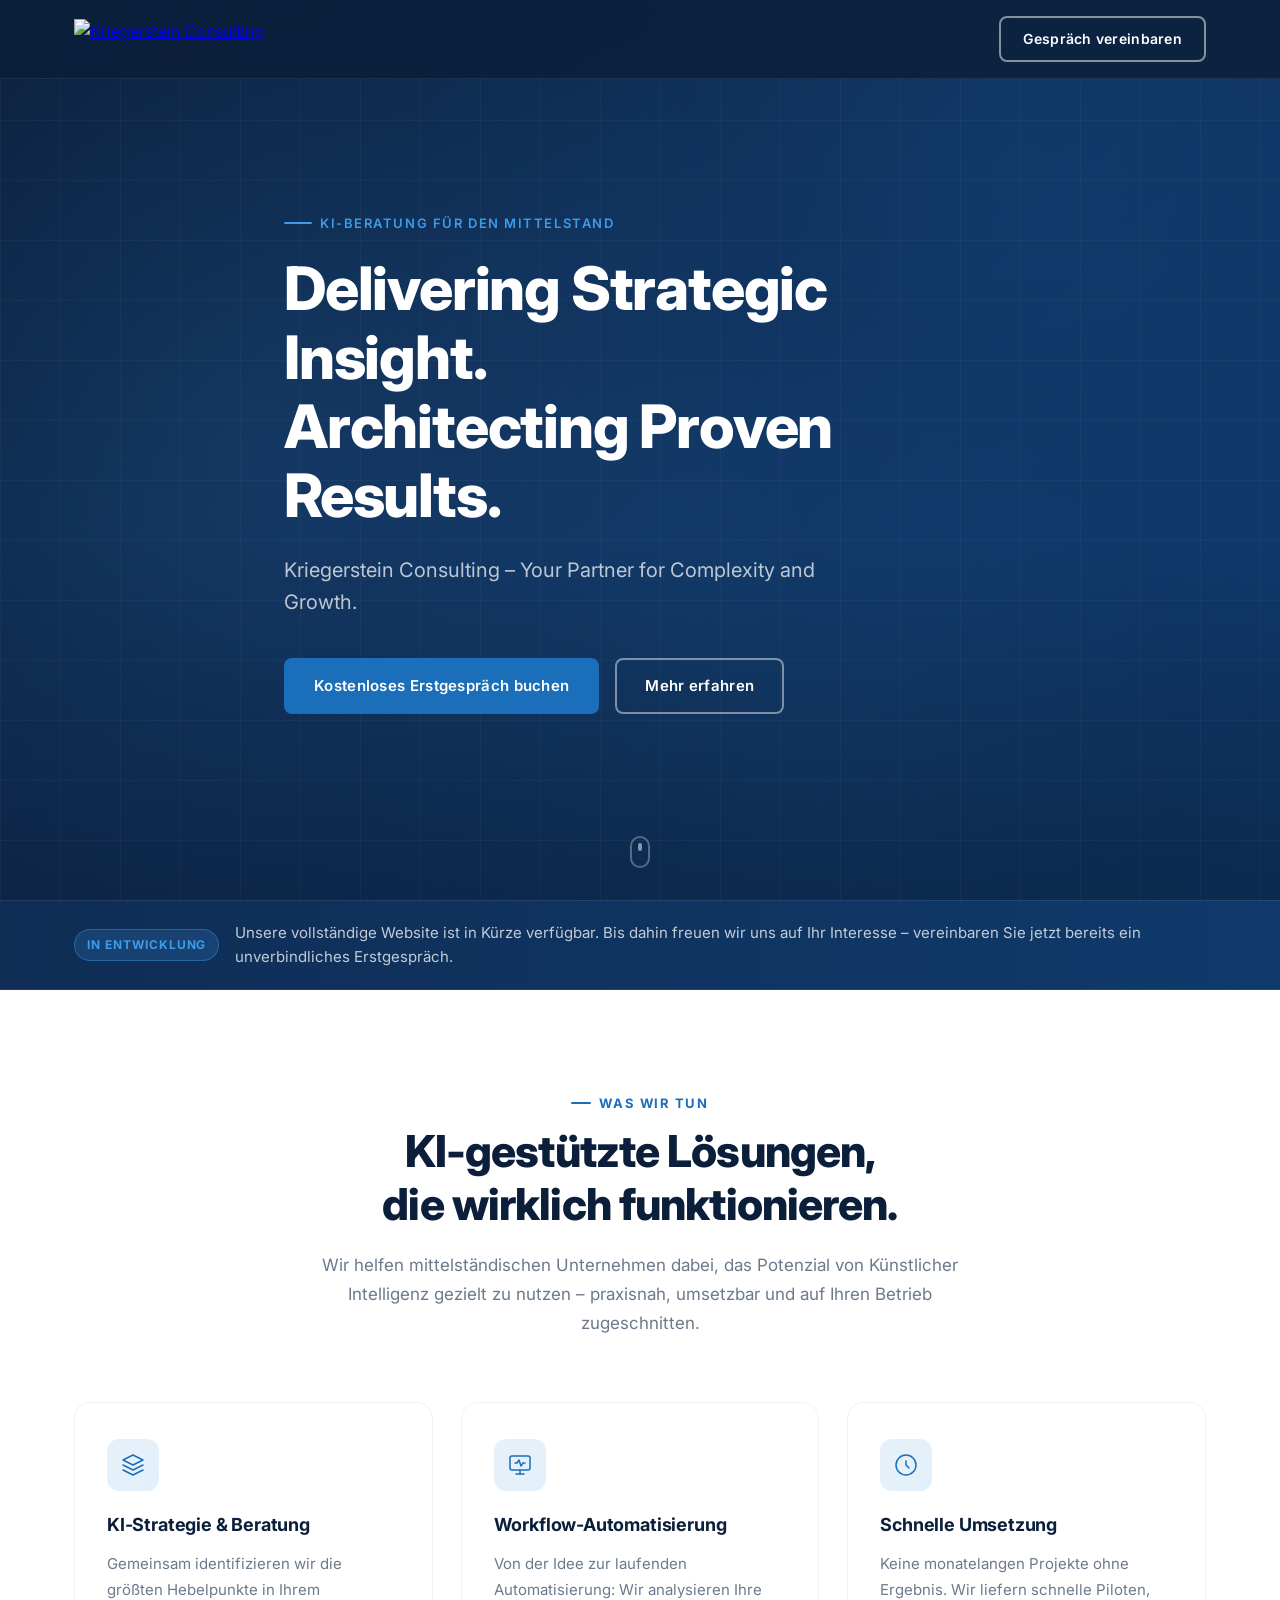
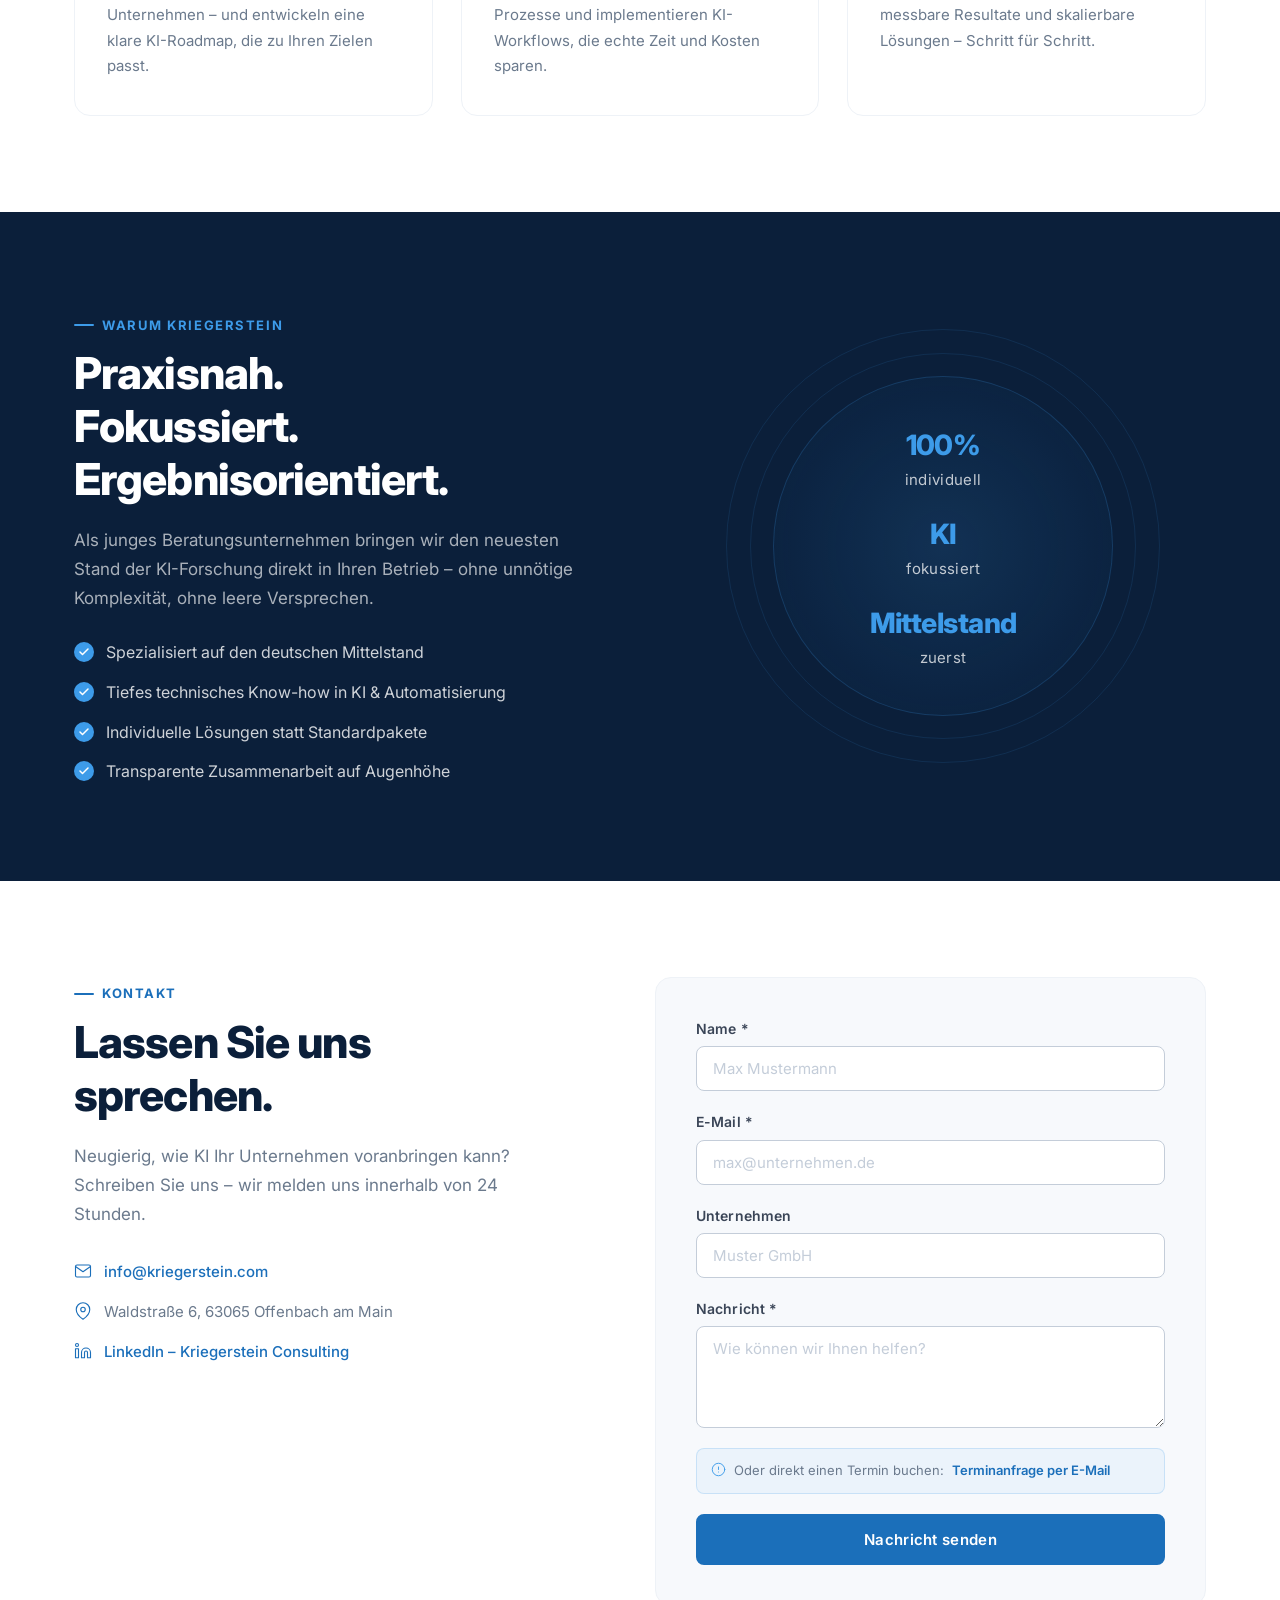
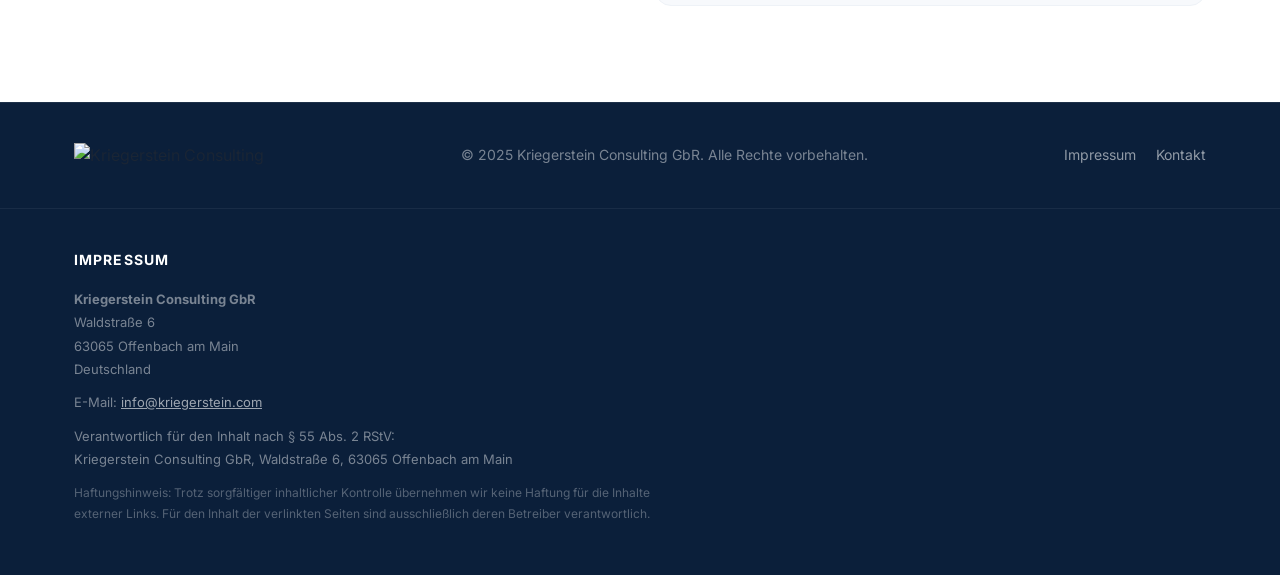
==== index.html @ 5c211b82 "Initial website launch – Kriegerstein Consulting Professional one-page website with hero, coming soo" ====
<!DOCTYPE html>
<html lang="de">
<head>
  <meta charset="UTF-8" />
  <meta name="viewport" content="width=device-width, initial-scale=1.0" />
  <title>Kriegerstein Consulting – Your Partner for Complexity and Growth</title>
  <meta name="description" content="Kriegerstein Consulting – KI-Automatisierung und strategische Beratung für den Mittelstand." />
  <link rel="preconnect" href="https://fonts.googleapis.com" />
  <link rel="preconnect" href="https://fonts.gstatic.com" crossorigin />
  <link href="https://fonts.googleapis.com/css2?family=Inter:wght@300;400;500;600;700;800&display=swap" rel="stylesheet" />
  <link rel="stylesheet" href="styles.css" />
</head>
<body>

  <!-- NAV -->
  <nav class="nav">
    <div class="nav-inner">
      <a href="#" class="nav-logo">
        <img src="logo-white.png" alt="Kriegerstein Consulting" height="40" />
      </a>
      <a href="#contact" class="btn btn-outline-light nav-cta">Gespräch vereinbaren</a>
    </div>
  </nav>

  <!-- HERO -->
  <section class="hero">
    <div class="hero-overlay"></div>
    <div class="container hero-content">
      <p class="hero-eyebrow">KI-Beratung für den Mittelstand</p>
      <h1 class="hero-headline">
        Delivering Strategic Insight.<br />
        Architecting Proven Results.
      </h1>
      <p class="hero-sub">
        Kriegerstein Consulting – Your Partner for Complexity and Growth.
      </p>
      <div class="hero-actions">
        <a href="#contact" class="btn btn-primary">Kostenloses Erstgespräch buchen</a>
        <a href="#about" class="btn btn-ghost">Mehr erfahren</a>
      </div>
    </div>
    <div class="hero-scroll-hint" aria-hidden="true">
      <span></span>
    </div>
  </section>

  <!-- COMING SOON BANNER -->
  <section class="coming-soon">
    <div class="container coming-soon-inner">
      <span class="badge">In Entwicklung</span>
      <p>
        Unsere vollständige Website ist in Kürze verfügbar. Bis dahin freuen wir uns auf Ihr Interesse –
        vereinbaren Sie jetzt bereits ein unverbindliches Erstgespräch.
      </p>
    </div>
  </section>

  <!-- ABOUT / VALUE PROP -->
  <section class="section" id="about">
    <div class="container">
      <div class="section-header">
        <p class="section-eyebrow">Was wir tun</p>
        <h2 class="section-title">KI-gestützte Lösungen,<br />die wirklich funktionieren.</h2>
        <p class="section-desc">
          Wir helfen mittelständischen Unternehmen dabei, das Potenzial von Künstlicher Intelligenz
          gezielt zu nutzen – praxisnah, umsetzbar und auf Ihren Betrieb zugeschnitten.
        </p>
      </div>

      <div class="cards">
        <div class="card">
          <div class="card-icon">
            <svg xmlns="http://www.w3.org/2000/svg" viewBox="0 0 24 24" fill="none" stroke="currentColor" stroke-width="1.5" stroke-linecap="round" stroke-linejoin="round"><path d="M12 2L2 7l10 5 10-5-10-5z"/><path d="M2 17l10 5 10-5"/><path d="M2 12l10 5 10-5"/></svg>
          </div>
          <h3>KI-Strategie &amp; Beratung</h3>
          <p>
            Gemeinsam identifizieren wir die größten Hebelpunkte in Ihrem Unternehmen –
            und entwickeln eine klare KI-Roadmap, die zu Ihren Zielen passt.
          </p>
        </div>
        <div class="card">
          <div class="card-icon">
            <svg xmlns="http://www.w3.org/2000/svg" viewBox="0 0 24 24" fill="none" stroke="currentColor" stroke-width="1.5" stroke-linecap="round" stroke-linejoin="round"><rect x="2" y="3" width="20" height="14" rx="2"/><path d="M8 21h8"/><path d="M12 17v4"/><path d="M7 10h2l2-3 2 6 2-3h2"/></svg>
          </div>
          <h3>Workflow-Automatisierung</h3>
          <p>
            Von der Idee zur laufenden Automatisierung: Wir analysieren Ihre Prozesse
            und implementieren KI-Workflows, die echte Zeit und Kosten sparen.
          </p>
        </div>
        <div class="card">
          <div class="card-icon">
            <svg xmlns="http://www.w3.org/2000/svg" viewBox="0 0 24 24" fill="none" stroke="currentColor" stroke-width="1.5" stroke-linecap="round" stroke-linejoin="round"><circle cx="12" cy="12" r="10"/><path d="M12 8v4l3 3"/></svg>
          </div>
          <h3>Schnelle Umsetzung</h3>
          <p>
            Keine monatelangen Projekte ohne Ergebnis. Wir liefern schnelle Piloten,
            messbare Resultate und skalierbare Lösungen – Schritt für Schritt.
          </p>
        </div>
      </div>
    </div>
  </section>

  <!-- WHY US -->
  <section class="section section-dark" id="why">
    <div class="container">
      <div class="why-grid">
        <div class="why-text">
          <p class="section-eyebrow light">Warum Kriegerstein</p>
          <h2 class="section-title light">Praxisnah.<br />Fokussiert.<br />Ergebnisorientiert.</h2>
          <p class="section-desc light">
            Als junges Beratungsunternehmen bringen wir den neuesten Stand der KI-Forschung
            direkt in Ihren Betrieb – ohne unnötige Komplexität, ohne leere Versprechen.
          </p>
          <ul class="check-list">
            <li>Spezialisiert auf den deutschen Mittelstand</li>
            <li>Tiefes technisches Know-how in KI &amp; Automatisierung</li>
            <li>Individuelle Lösungen statt Standardpakete</li>
            <li>Transparente Zusammenarbeit auf Augenhöhe</li>
          </ul>
        </div>
        <div class="why-visual" aria-hidden="true">
          <div class="why-blob">
            <span class="why-stat"><strong>100%</strong> individuell</span>
            <span class="why-stat"><strong>KI</strong> fokussiert</span>
            <span class="why-stat"><strong>Mittelstand</strong> zuerst</span>
          </div>
        </div>
      </div>
    </div>
  </section>

  <!-- CONTACT -->
  <section class="section" id="contact">
    <div class="container">
      <div class="contact-grid">
        <div class="contact-text">
          <p class="section-eyebrow">Kontakt</p>
          <h2 class="section-title">Lassen Sie uns sprechen.</h2>
          <p class="section-desc">
            Neugierig, wie KI Ihr Unternehmen voranbringen kann?
            Schreiben Sie uns – wir melden uns innerhalb von 24 Stunden.
          </p>
          <div class="contact-details">
            <div class="contact-detail">
              <svg xmlns="http://www.w3.org/2000/svg" viewBox="0 0 24 24" fill="none" stroke="currentColor" stroke-width="1.5" stroke-linecap="round" stroke-linejoin="round"><path d="M4 4h16c1.1 0 2 .9 2 2v12c0 1.1-.9 2-2 2H4c-1.1 0-2-.9-2-2V6c0-1.1.9-2 2-2z"/><polyline points="22,6 12,13 2,6"/></svg>
              <a href="mailto:info@kriegerstein.com">info@kriegerstein.com</a>
            </div>
            <div class="contact-detail">
              <svg xmlns="http://www.w3.org/2000/svg" viewBox="0 0 24 24" fill="none" stroke="currentColor" stroke-width="1.5" stroke-linecap="round" stroke-linejoin="round"><path d="M21 10c0 7-9 13-9 13s-9-6-9-13a9 9 0 0 1 18 0z"/><circle cx="12" cy="10" r="3"/></svg>
              <span>Waldstraße 6, 63065 Offenbach am Main</span>
            </div>
            <div class="contact-detail">
              <svg xmlns="http://www.w3.org/2000/svg" viewBox="0 0 24 24" fill="none" stroke="currentColor" stroke-width="1.5" stroke-linecap="round" stroke-linejoin="round"><path d="M16 8a6 6 0 0 1 6 6v7h-4v-7a2 2 0 0 0-2-2 2 2 0 0 0-2 2v7h-4v-7a6 6 0 0 1 6-6z"/><rect x="2" y="9" width="4" height="12"/><circle cx="4" cy="4" r="2"/></svg>
              <a href="https://www.linkedin.com/company/kriegerstein-consulting" target="_blank" rel="noopener">LinkedIn – Kriegerstein Consulting</a>
            </div>
          </div>
        </div>

        <div class="contact-form-wrap">
          <form class="contact-form" action="mailto:info@kriegerstein.com" method="GET" enctype="text/plain">
            <div class="form-group">
              <label for="name">Name *</label>
              <input type="text" id="name" name="name" placeholder="Max Mustermann" required />
            </div>
            <div class="form-group">
              <label for="email">E-Mail *</label>
              <input type="email" id="email" name="email" placeholder="max@unternehmen.de" required />
            </div>
            <div class="form-group">
              <label for="company">Unternehmen</label>
              <input type="text" id="company" name="company" placeholder="Muster GmbH" />
            </div>
            <div class="form-group">
              <label for="message">Nachricht *</label>
              <textarea id="message" name="body" rows="4" placeholder="Wie können wir Ihnen helfen?" required></textarea>
            </div>
            <div class="form-note">
              <svg xmlns="http://www.w3.org/2000/svg" viewBox="0 0 24 24" fill="none" stroke="currentColor" stroke-width="1.5" stroke-linecap="round" stroke-linejoin="round"><circle cx="12" cy="12" r="10"/><path d="M12 8v4"/><path d="M12 16h.01"/></svg>
              Oder direkt einen Termin buchen:
              <a href="mailto:info@kriegerstein.com?subject=Terminanfrage%20Erstgespräch">Terminanfrage per E-Mail</a>
              <!-- Kalender-Integration folgt in Kürze -->
            </div>
            <button type="submit" class="btn btn-primary btn-full">Nachricht senden</button>
          </form>
        </div>
      </div>
    </div>
  </section>

  <!-- FOOTER -->
  <footer class="footer">
    <div class="container footer-inner">
      <div class="footer-logo">
        <img src="logo-white.png" alt="Kriegerstein Consulting" height="32" />
      </div>
      <p class="footer-copy">© 2025 Kriegerstein Consulting GbR. Alle Rechte vorbehalten.</p>
      <div class="footer-links">
        <a href="#impressum">Impressum</a>
        <a href="mailto:info@kriegerstein.com">Kontakt</a>
      </div>
    </div>

    <!-- IMPRESSUM -->
    <div class="impressum" id="impressum">
      <div class="container">
        <h4>Impressum</h4>
        <p>
          <strong>Kriegerstein Consulting GbR</strong><br />
          Waldstraße 6<br />
          63065 Offenbach am Main<br />
          Deutschland
        </p>
        <p>
          E-Mail: <a href="mailto:info@kriegerstein.com">info@kriegerstein.com</a>
        </p>
        <p>
          Verantwortlich für den Inhalt nach § 55 Abs. 2 RStV:<br />
          Kriegerstein Consulting GbR, Waldstraße 6, 63065 Offenbach am Main
        </p>
        <p class="impressum-note">
          Haftungshinweis: Trotz sorgfältiger inhaltlicher Kontrolle übernehmen wir keine Haftung
          für die Inhalte externer Links. Für den Inhalt der verlinkten Seiten sind ausschließlich
          deren Betreiber verantwortlich.
        </p>
      </div>
    </div>
  </footer>

  <script>
    // Smooth scroll
    document.querySelectorAll('a[href^="#"]').forEach(anchor => {
      anchor.addEventListener('click', function(e) {
        const target = document.querySelector(this.getAttribute('href'));
        if (target) {
          e.preventDefault();
          target.scrollIntoView({ behavior: 'smooth', block: 'start' });
        }
      });
    });

    // Fade-in on scroll
    const observer = new IntersectionObserver(entries => {
      entries.forEach(entry => {
        if (entry.isIntersecting) {
          entry.target.classList.add('visible');
          observer.unobserve(entry.target);
        }
      });
    }, { threshold: 0.1 });

    document.querySelectorAll('.card, .why-grid, .contact-grid').forEach(el => {
      el.classList.add('fade-in');
      observer.observe(el);
    });
  </script>
</body>
</html>
---- styles.css ----
/* ============================================================
   KRIEGERSTEIN CONSULTING – Main Stylesheet
   Colors: Navy #0B1F3A | Blue #1B6FBA | Accent #3D9BE9
   ============================================================ */

*, *::before, *::after {
  box-sizing: border-box;
  margin: 0;
  padding: 0;
}

:root {
  --navy:      #0B1F3A;
  --navy-mid:  #0F2D55;
  --blue:      #1B6FBA;
  --blue-mid:  #2980C9;
  --accent:    #3D9BE9;
  --white:     #FFFFFF;
  --gray-50:   #F7F9FC;
  --gray-100:  #EEF2F7;
  --gray-300:  #C4CDD9;
  --gray-500:  #6B7A8D;
  --gray-700:  #3A4557;
  --text:      #1A2535;
  --radius:    8px;
  --radius-lg: 16px;
  --shadow:    0 4px 24px rgba(11,31,58,0.10);
  --shadow-lg: 0 12px 48px rgba(11,31,58,0.18);
  --transition: 0.25s ease;
  --max-width: 1180px;
}

html {
  scroll-behavior: smooth;
  font-size: 16px;
}

body {
  font-family: 'Inter', system-ui, -apple-system, sans-serif;
  color: var(--text);
  background: var(--white);
  line-height: 1.6;
  -webkit-font-smoothing: antialiased;
}

/* ---- UTILITIES ---- */
.container {
  max-width: var(--max-width);
  margin: 0 auto;
  padding: 0 24px;
}

.btn {
  display: inline-flex;
  align-items: center;
  justify-content: center;
  gap: 8px;
  padding: 14px 28px;
  border-radius: var(--radius);
  font-family: inherit;
  font-size: 0.9375rem;
  font-weight: 600;
  letter-spacing: 0.02em;
  text-decoration: none;
  cursor: pointer;
  border: 2px solid transparent;
  transition: all var(--transition);
  white-space: nowrap;
}

.btn-primary {
  background: var(--blue);
  color: var(--white);
  border-color: var(--blue);
}
.btn-primary:hover {
  background: var(--blue-mid);
  border-color: var(--blue-mid);
  transform: translateY(-1px);
  box-shadow: 0 6px 20px rgba(27,111,186,0.35);
}

.btn-ghost {
  background: transparent;
  color: var(--white);
  border-color: rgba(255,255,255,0.45);
}
.btn-ghost:hover {
  background: rgba(255,255,255,0.1);
  border-color: rgba(255,255,255,0.8);
}

.btn-outline-light {
  background: transparent;
  color: var(--white);
  border-color: rgba(255,255,255,0.5);
  padding: 10px 22px;
  font-size: 0.875rem;
}
.btn-outline-light:hover {
  background: rgba(255,255,255,0.12);
  border-color: var(--white);
}

.btn-full { width: 100%; }

/* ---- NAV ---- */
.nav {
  position: fixed;
  top: 0;
  left: 0;
  right: 0;
  z-index: 100;
  padding: 16px 0;
  background: rgba(11,31,58,0.85);
  backdrop-filter: blur(12px);
  -webkit-backdrop-filter: blur(12px);
  border-bottom: 1px solid rgba(255,255,255,0.08);
}

.nav-inner {
  max-width: var(--max-width);
  margin: 0 auto;
  padding: 0 24px;
  display: flex;
  align-items: center;
  justify-content: space-between;
}

.nav-logo img {
  display: block;
}

.nav-logo:focus-visible {
  outline: 2px solid var(--accent);
  outline-offset: 4px;
  border-radius: 4px;
}

/* ---- HERO ---- */
.hero {
  position: relative;
  min-height: 100vh;
  display: flex;
  align-items: center;
  background: linear-gradient(135deg, var(--navy) 0%, var(--navy-mid) 40%, #0E3A6E 100%);
  overflow: hidden;
}

/* Subtle geometric background pattern */
.hero::before {
  content: '';
  position: absolute;
  inset: 0;
  background-image:
    radial-gradient(circle at 20% 50%, rgba(61,155,233,0.12) 0%, transparent 50%),
    radial-gradient(circle at 80% 20%, rgba(27,111,186,0.15) 0%, transparent 50%),
    radial-gradient(circle at 60% 80%, rgba(61,155,233,0.08) 0%, transparent 40%);
  pointer-events: none;
}

/* Grid lines */
.hero::after {
  content: '';
  position: absolute;
  inset: 0;
  background-image:
    linear-gradient(rgba(255,255,255,0.03) 1px, transparent 1px),
    linear-gradient(90deg, rgba(255,255,255,0.03) 1px, transparent 1px);
  background-size: 60px 60px;
  pointer-events: none;
}

.hero-overlay {
  position: absolute;
  inset: 0;
  background: linear-gradient(to bottom, transparent 60%, rgba(11,31,58,0.6) 100%);
  pointer-events: none;
}

.hero-content {
  position: relative;
  z-index: 2;
  padding-top: 100px;
  padding-bottom: 80px;
  max-width: 760px;
}

.hero-eyebrow {
  display: inline-flex;
  align-items: center;
  gap: 8px;
  font-size: 0.8125rem;
  font-weight: 600;
  letter-spacing: 0.12em;
  text-transform: uppercase;
  color: var(--accent);
  margin-bottom: 20px;
}
.hero-eyebrow::before {
  content: '';
  display: block;
  width: 28px;
  height: 2px;
  background: var(--accent);
  border-radius: 2px;
}

.hero-headline {
  font-size: clamp(2.25rem, 5vw, 3.75rem);
  font-weight: 800;
  line-height: 1.15;
  color: var(--white);
  margin-bottom: 24px;
  letter-spacing: -0.02em;
}

.hero-sub {
  font-size: clamp(1rem, 2vw, 1.25rem);
  color: rgba(255,255,255,0.72);
  font-weight: 400;
  margin-bottom: 40px;
  max-width: 540px;
}

.hero-actions {
  display: flex;
  gap: 16px;
  flex-wrap: wrap;
}

.hero-scroll-hint {
  position: absolute;
  bottom: 32px;
  left: 50%;
  transform: translateX(-50%);
  z-index: 2;
}
.hero-scroll-hint span {
  display: block;
  width: 20px;
  height: 32px;
  border: 2px solid rgba(255,255,255,0.3);
  border-radius: 10px;
  position: relative;
}
.hero-scroll-hint span::after {
  content: '';
  position: absolute;
  top: 5px;
  left: 50%;
  transform: translateX(-50%);
  width: 4px;
  height: 8px;
  background: rgba(255,255,255,0.5);
  border-radius: 2px;
  animation: scroll-bounce 2s ease-in-out infinite;
}
@keyframes scroll-bounce {
  0%, 100% { transform: translateX(-50%) translateY(0); opacity: 1; }
  60% { transform: translateX(-50%) translateY(8px); opacity: 0.3; }
}

/* ---- COMING SOON ---- */
.coming-soon {
  background: linear-gradient(90deg, var(--navy-mid), #0F3A6B);
  border-top: 1px solid rgba(255,255,255,0.08);
  border-bottom: 1px solid rgba(255,255,255,0.08);
  padding: 20px 0;
}

.coming-soon-inner {
  display: flex;
  align-items: center;
  gap: 16px;
  flex-wrap: wrap;
}

.coming-soon-inner p {
  color: rgba(255,255,255,0.75);
  font-size: 0.9375rem;
  flex: 1;
  min-width: 240px;
}

.badge {
  display: inline-flex;
  align-items: center;
  padding: 5px 12px;
  background: rgba(61,155,233,0.18);
  border: 1px solid rgba(61,155,233,0.4);
  border-radius: 100px;
  font-size: 0.75rem;
  font-weight: 700;
  letter-spacing: 0.08em;
  text-transform: uppercase;
  color: var(--accent);
  white-space: nowrap;
}

/* ---- SECTIONS ---- */
.section {
  padding: 96px 0;
}

.section-dark {
  background: var(--navy);
}

.section-header {
  text-align: center;
  max-width: 640px;
  margin: 0 auto 64px;
}

.section-eyebrow {
  display: inline-flex;
  align-items: center;
  gap: 8px;
  font-size: 0.8125rem;
  font-weight: 700;
  letter-spacing: 0.12em;
  text-transform: uppercase;
  color: var(--blue);
  margin-bottom: 12px;
}
.section-eyebrow::before {
  content: '';
  display: block;
  width: 20px;
  height: 2px;
  background: var(--blue);
  border-radius: 2px;
}
.section-eyebrow.light {
  color: var(--accent);
}
.section-eyebrow.light::before {
  background: var(--accent);
}

.section-title {
  font-size: clamp(1.875rem, 4vw, 2.75rem);
  font-weight: 800;
  line-height: 1.2;
  color: var(--navy);
  letter-spacing: -0.02em;
  margin-bottom: 20px;
}
.section-title.light {
  color: var(--white);
}

.section-desc {
  font-size: 1.0625rem;
  color: var(--gray-500);
  line-height: 1.7;
}
.section-desc.light {
  color: rgba(255,255,255,0.65);
}

/* ---- CARDS ---- */
.cards {
  display: grid;
  grid-template-columns: repeat(auto-fit, minmax(300px, 1fr));
  gap: 28px;
}

.card {
  background: var(--white);
  border: 1px solid var(--gray-100);
  border-radius: var(--radius-lg);
  padding: 36px 32px;
  transition: transform var(--transition), box-shadow var(--transition), border-color var(--transition);
}
.card:hover {
  transform: translateY(-4px);
  box-shadow: var(--shadow-lg);
  border-color: rgba(27,111,186,0.2);
}

.card-icon {
  width: 52px;
  height: 52px;
  border-radius: 12px;
  background: linear-gradient(135deg, rgba(27,111,186,0.1), rgba(61,155,233,0.15));
  display: flex;
  align-items: center;
  justify-content: center;
  margin-bottom: 20px;
}
.card-icon svg {
  width: 24px;
  height: 24px;
  color: var(--blue);
}

.card h3 {
  font-size: 1.125rem;
  font-weight: 700;
  color: var(--navy);
  margin-bottom: 12px;
  letter-spacing: -0.01em;
}

.card p {
  font-size: 0.9375rem;
  color: var(--gray-500);
  line-height: 1.7;
}

/* ---- WHY US ---- */
.why-grid {
  display: grid;
  grid-template-columns: 1fr 1fr;
  gap: 80px;
  align-items: center;
}

.check-list {
  list-style: none;
  margin-top: 28px;
  display: flex;
  flex-direction: column;
  gap: 14px;
}

.check-list li {
  display: flex;
  align-items: flex-start;
  gap: 12px;
  color: rgba(255,255,255,0.8);
  font-size: 1rem;
}
.check-list li::before {
  content: '';
  flex-shrink: 0;
  width: 20px;
  height: 20px;
  margin-top: 2px;
  background: var(--accent);
  border-radius: 50%;
  background-image: url("data:image/svg+xml,%3Csvg xmlns='http://www.w3.org/2000/svg' viewBox='0 0 24 24' fill='none' stroke='white' stroke-width='3' stroke-linecap='round' stroke-linejoin='round'%3E%3Cpolyline points='20 6 9 17 4 12'/%3E%3C/svg%3E");
  background-size: 12px;
  background-repeat: no-repeat;
  background-position: center;
}

.why-visual {
  display: flex;
  justify-content: center;
  align-items: center;
}

.why-blob {
  width: 340px;
  height: 340px;
  border-radius: 50%;
  background: radial-gradient(circle, rgba(61,155,233,0.15) 0%, rgba(27,111,186,0.08) 60%, transparent 100%);
  border: 1px solid rgba(61,155,233,0.2);
  display: flex;
  flex-direction: column;
  align-items: center;
  justify-content: center;
  gap: 20px;
  position: relative;
}

.why-blob::before,
.why-blob::after {
  content: '';
  position: absolute;
  border-radius: 50%;
  border: 1px solid rgba(61,155,233,0.12);
}
.why-blob::before {
  inset: -24px;
}
.why-blob::after {
  inset: -48px;
}

.why-stat {
  display: block;
  text-align: center;
  color: rgba(255,255,255,0.75);
  font-size: 0.9375rem;
  letter-spacing: 0.02em;
}
.why-stat strong {
  display: block;
  font-size: 1.75rem;
  font-weight: 800;
  color: var(--accent);
  letter-spacing: -0.02em;
}

/* ---- CONTACT ---- */
.contact-grid {
  display: grid;
  grid-template-columns: 1fr 1.1fr;
  gap: 80px;
  align-items: start;
}

.contact-details {
  margin-top: 32px;
  display: flex;
  flex-direction: column;
  gap: 16px;
}

.contact-detail {
  display: flex;
  align-items: flex-start;
  gap: 12px;
  font-size: 0.9375rem;
  color: var(--gray-500);
}
.contact-detail svg {
  width: 18px;
  height: 18px;
  flex-shrink: 0;
  margin-top: 2px;
  color: var(--blue);
}
.contact-detail a {
  color: var(--blue);
  text-decoration: none;
  font-weight: 500;
}
.contact-detail a:hover {
  color: var(--blue-mid);
  text-decoration: underline;
}

/* ---- FORM ---- */
.contact-form-wrap {
  background: var(--gray-50);
  border: 1px solid var(--gray-100);
  border-radius: var(--radius-lg);
  padding: 40px;
}

.contact-form {
  display: flex;
  flex-direction: column;
  gap: 20px;
}

.form-group {
  display: flex;
  flex-direction: column;
  gap: 6px;
}

.form-group label {
  font-size: 0.875rem;
  font-weight: 600;
  color: var(--gray-700);
  letter-spacing: 0.01em;
}

.form-group input,
.form-group textarea {
  font-family: inherit;
  font-size: 0.9375rem;
  color: var(--text);
  background: var(--white);
  border: 1.5px solid var(--gray-300);
  border-radius: var(--radius);
  padding: 12px 16px;
  outline: none;
  transition: border-color var(--transition), box-shadow var(--transition);
  resize: vertical;
}
.form-group input::placeholder,
.form-group textarea::placeholder {
  color: var(--gray-300);
}
.form-group input:focus,
.form-group textarea:focus {
  border-color: var(--blue);
  box-shadow: 0 0 0 3px rgba(27,111,186,0.12);
}

.form-note {
  display: flex;
  align-items: flex-start;
  gap: 8px;
  font-size: 0.8125rem;
  color: var(--gray-500);
  background: rgba(61,155,233,0.06);
  border: 1px solid rgba(61,155,233,0.2);
  border-radius: var(--radius);
  padding: 12px 14px;
  line-height: 1.5;
}
.form-note svg {
  width: 15px;
  height: 15px;
  flex-shrink: 0;
  margin-top: 1px;
  color: var(--accent);
}
.form-note a {
  color: var(--blue);
  font-weight: 600;
  text-decoration: none;
}
.form-note a:hover {
  text-decoration: underline;
}

/* ---- FOOTER ---- */
.footer {
  background: var(--navy);
  border-top: 1px solid rgba(255,255,255,0.08);
}

.footer-inner {
  padding: 40px 24px;
  display: flex;
  align-items: center;
  justify-content: space-between;
  gap: 24px;
  flex-wrap: wrap;
}

.footer-copy {
  font-size: 0.875rem;
  color: rgba(255,255,255,0.45);
}

.footer-links {
  display: flex;
  gap: 20px;
}
.footer-links a {
  font-size: 0.875rem;
  color: rgba(255,255,255,0.55);
  text-decoration: none;
  transition: color var(--transition);
}
.footer-links a:hover {
  color: var(--accent);
}

.impressum {
  border-top: 1px solid rgba(255,255,255,0.06);
  padding: 40px 24px;
}
.impressum h4 {
  color: var(--white);
  font-size: 0.875rem;
  font-weight: 700;
  text-transform: uppercase;
  letter-spacing: 0.08em;
  margin-bottom: 16px;
}
.impressum p {
  font-size: 0.8125rem;
  color: rgba(255,255,255,0.45);
  line-height: 1.8;
  margin-bottom: 10px;
  max-width: 600px;
}
.impressum a {
  color: rgba(255,255,255,0.6);
}
.impressum-note {
  font-size: 0.75rem !important;
  color: rgba(255,255,255,0.3) !important;
  margin-top: 8px;
}

/* ---- ANIMATIONS ---- */
.fade-in {
  opacity: 0;
  transform: translateY(24px);
  transition: opacity 0.6s ease, transform 0.6s ease;
}
.fade-in.visible {
  opacity: 1;
  transform: translateY(0);
}

/* ---- RESPONSIVE ---- */
@media (max-width: 900px) {
  .why-grid,
  .contact-grid {
    grid-template-columns: 1fr;
    gap: 48px;
  }
  .why-visual {
    display: none;
  }
  .hero-actions {
    flex-direction: column;
    align-items: flex-start;
  }
}

@media (max-width: 600px) {
  .section { padding: 64px 0; }
  .contact-form-wrap { padding: 24px; }
  .footer-inner {
    flex-direction: column;
    text-align: center;
  }
  .cards { grid-template-columns: 1fr; }
  .nav-cta { display: none; }
}
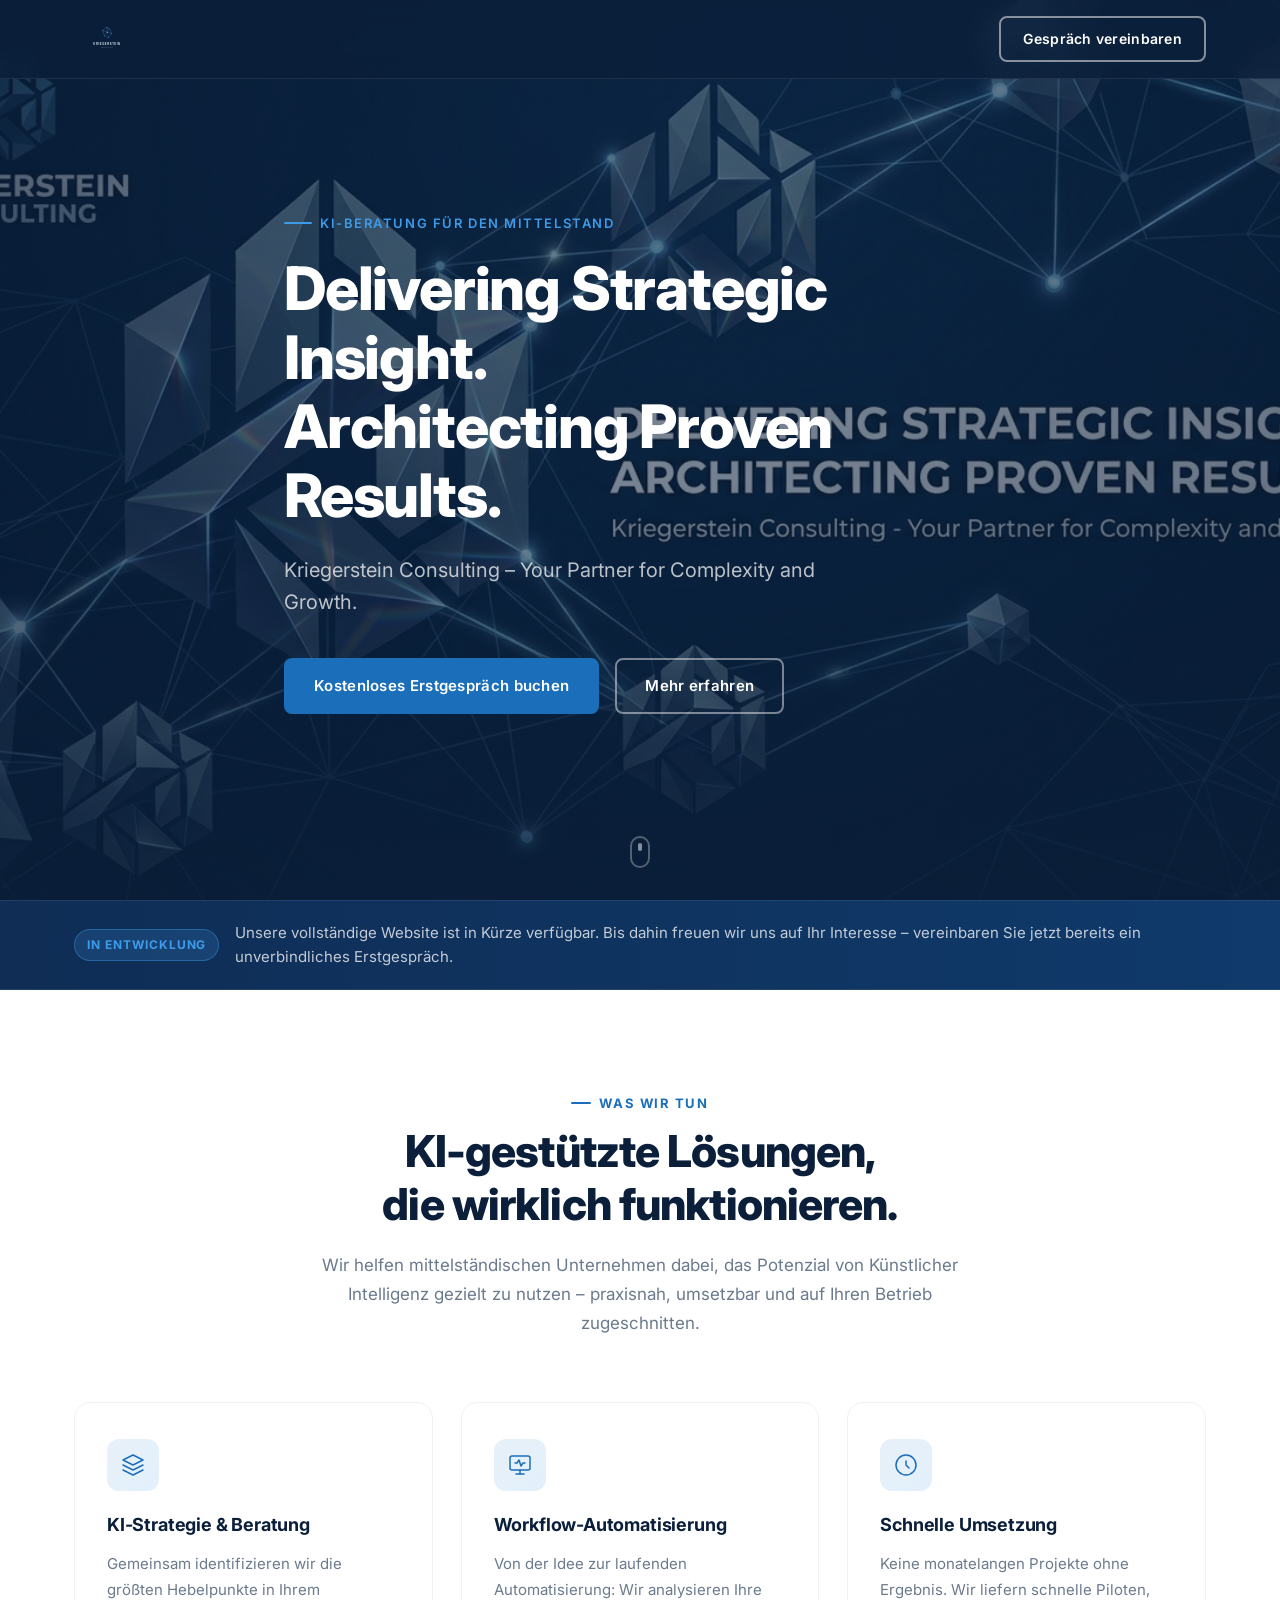
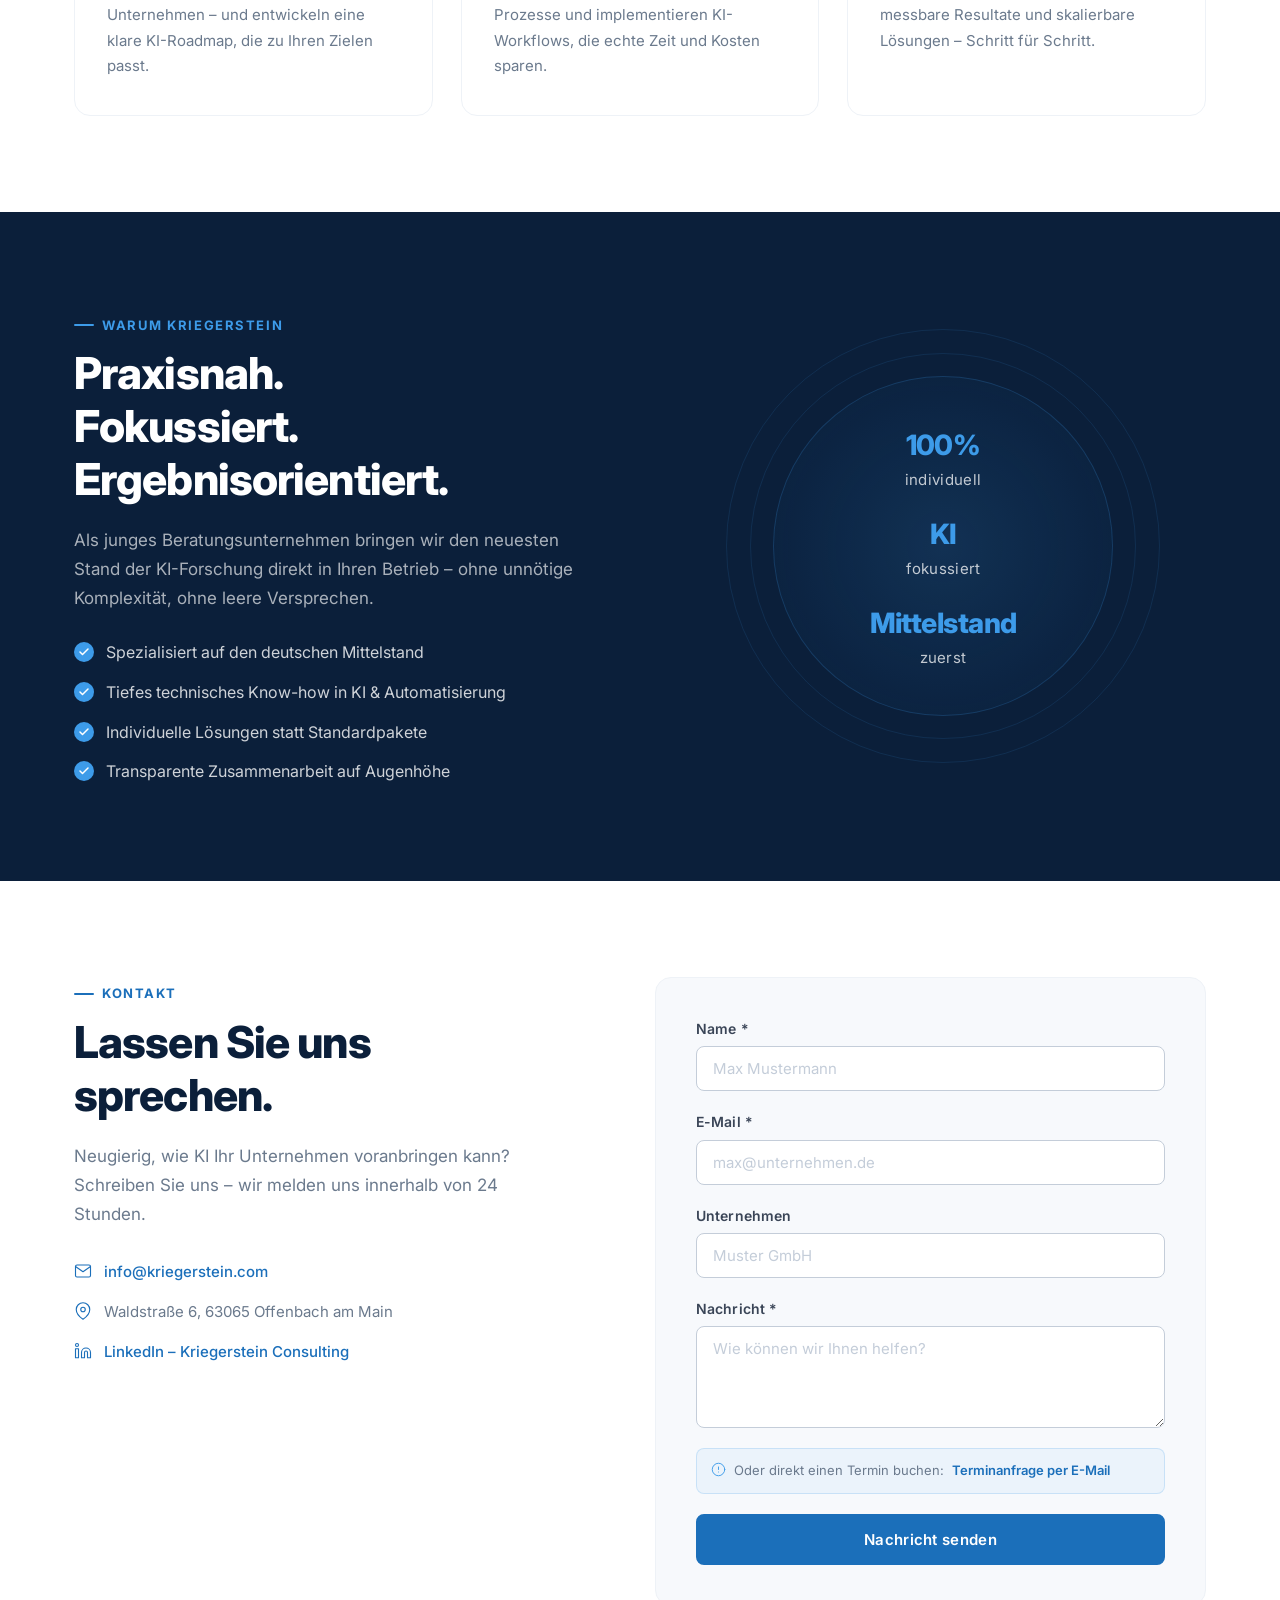
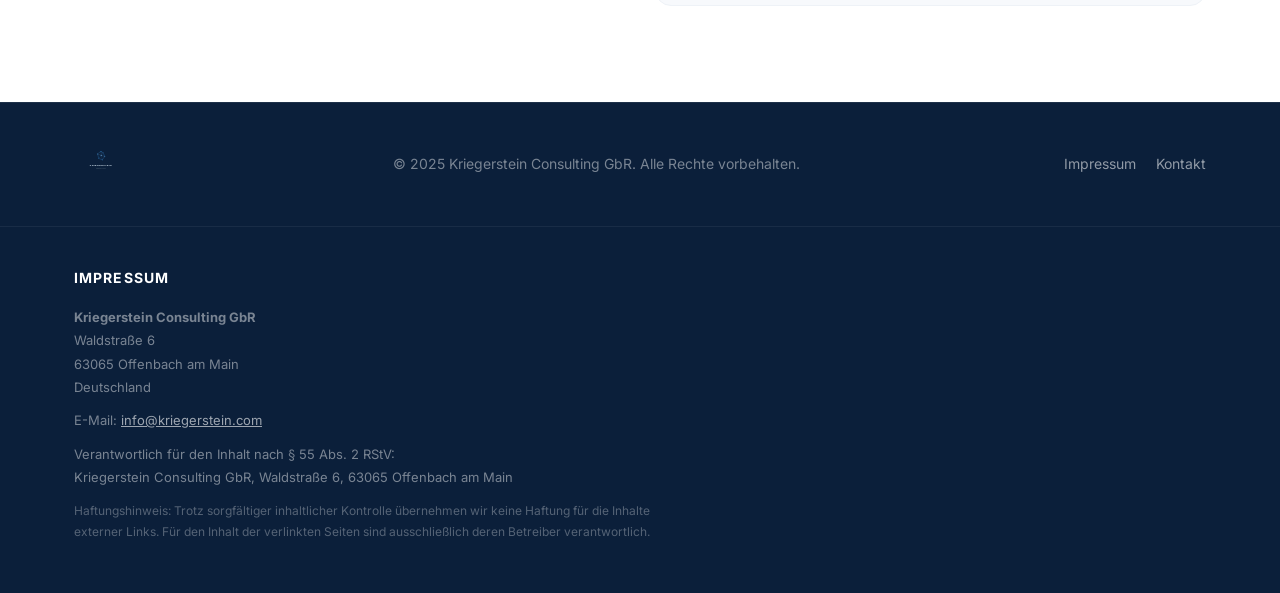
==== commit f5588a04: "Add logos and hero background image - logo.png: main logo on white background - logo-white.svg: SVG " ====
--- a/index.html
+++ b/index.html
@@ -16,7 +16,7 @@
   <nav class="nav">
     <div class="nav-inner">
       <a href="#" class="nav-logo">
-        <img src="logo-white.png" alt="Kriegerstein Consulting" height="40" />
+        <img src="logo-white.svg" alt="Kriegerstein Consulting" height="44" />
       </a>
       <a href="#contact" class="btn btn-outline-light nav-cta">Gespräch vereinbaren</a>
     </div>
@@ -193,7 +193,7 @@
   <footer class="footer">
     <div class="container footer-inner">
       <div class="footer-logo">
-        <img src="logo-white.png" alt="Kriegerstein Consulting" height="32" />
+        <img src="logo-white.svg" alt="Kriegerstein Consulting" height="36" />
       </div>
       <p class="footer-copy">© 2025 Kriegerstein Consulting GbR. Alle Rechte vorbehalten.</p>
       <div class="footer-links">
--- a/styles.css
+++ b/styles.css
@@ -143,33 +143,25 @@
   min-height: 100vh;
   display: flex;
   align-items: center;
-  background: linear-gradient(135deg, var(--navy) 0%, var(--navy-mid) 40%, #0E3A6E 100%);
+  background: url('hero-bg.png') center center / cover no-repeat;
   overflow: hidden;
 }
 
-/* Subtle geometric background pattern */
+/* Dark overlay so text stays readable */
 .hero::before {
   content: '';
   position: absolute;
   inset: 0;
-  background-image:
-    radial-gradient(circle at 20% 50%, rgba(61,155,233,0.12) 0%, transparent 50%),
-    radial-gradient(circle at 80% 20%, rgba(27,111,186,0.15) 0%, transparent 50%),
-    radial-gradient(circle at 60% 80%, rgba(61,155,233,0.08) 0%, transparent 40%);
+  background: linear-gradient(
+    135deg,
+    rgba(11,31,58,0.72) 0%,
+    rgba(11,31,58,0.55) 50%,
+    rgba(11,31,58,0.65) 100%
+  );
   pointer-events: none;
 }
 
-/* Grid lines */
-.hero::after {
-  content: '';
-  position: absolute;
-  inset: 0;
-  background-image:
-    linear-gradient(rgba(255,255,255,0.03) 1px, transparent 1px),
-    linear-gradient(90deg, rgba(255,255,255,0.03) 1px, transparent 1px);
-  background-size: 60px 60px;
-  pointer-events: none;
-}
+.hero::after { display: none; }
 
 .hero-overlay {
   position: absolute;
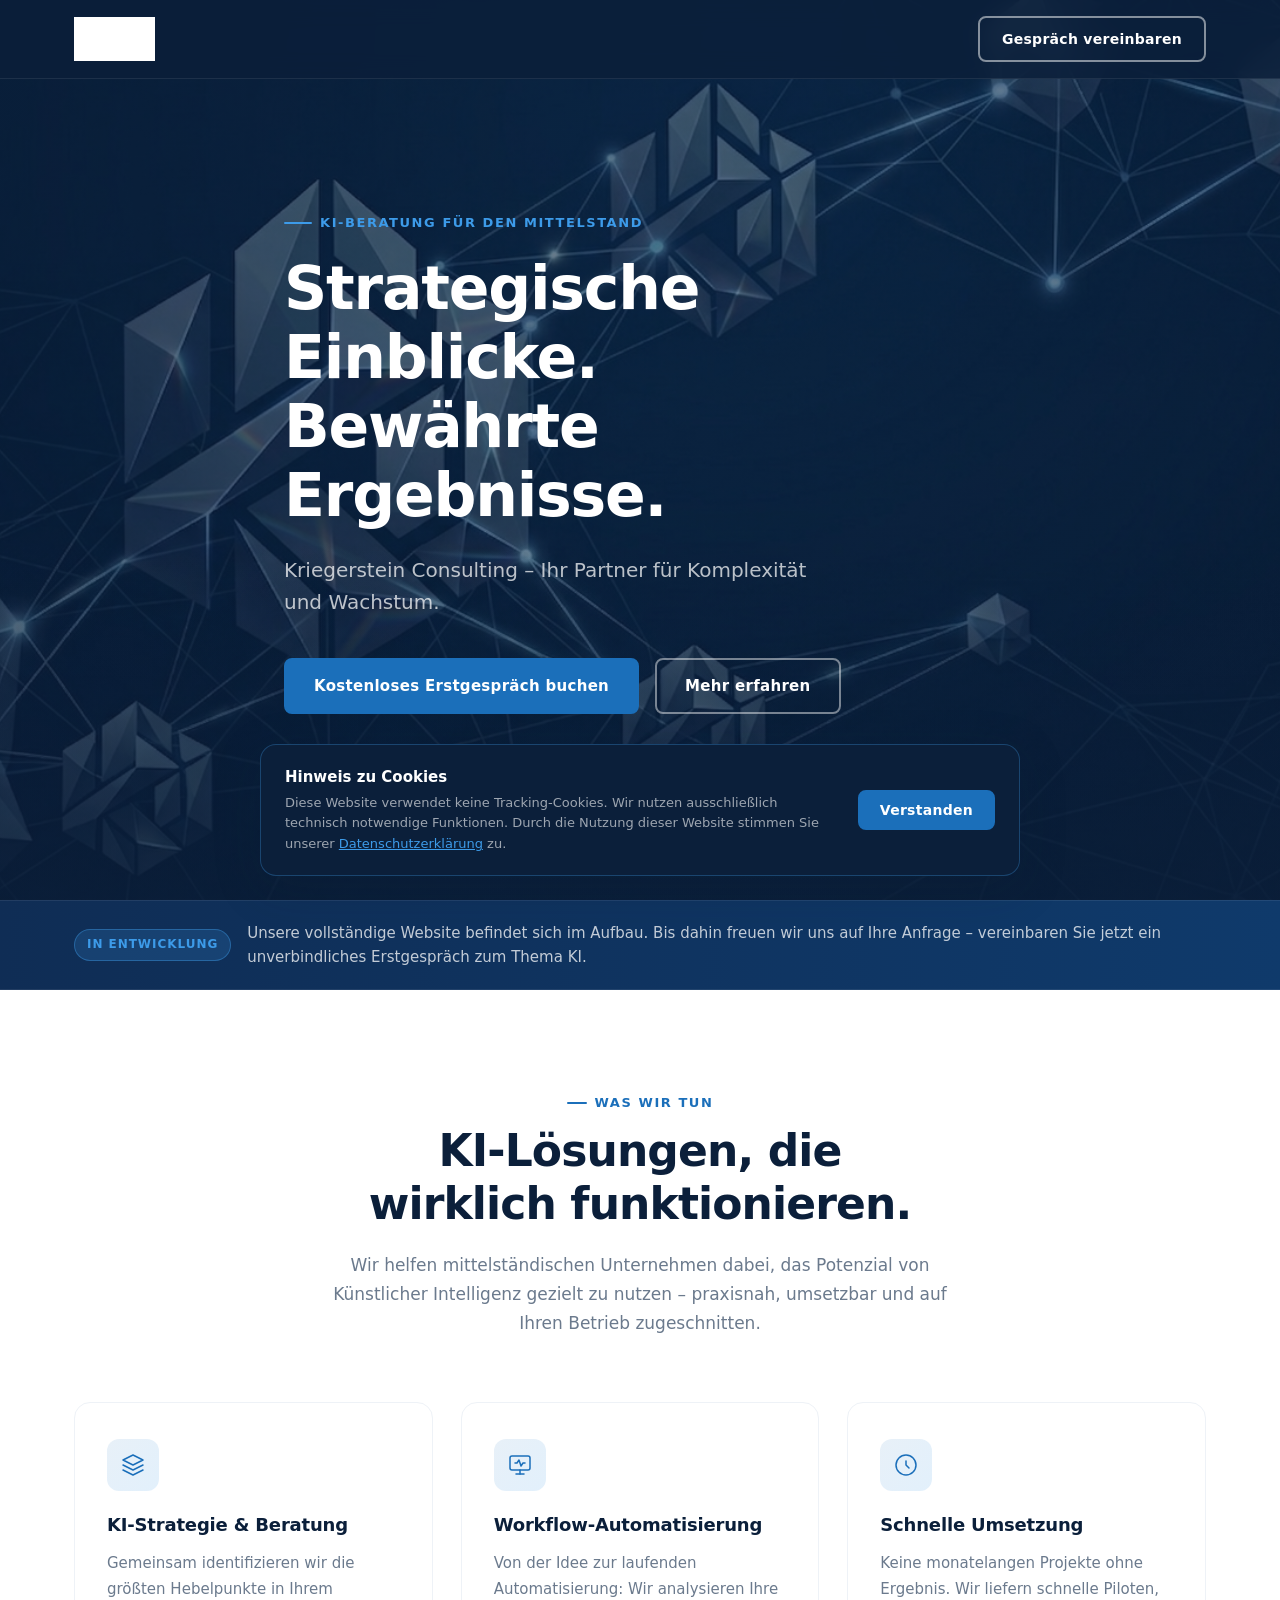
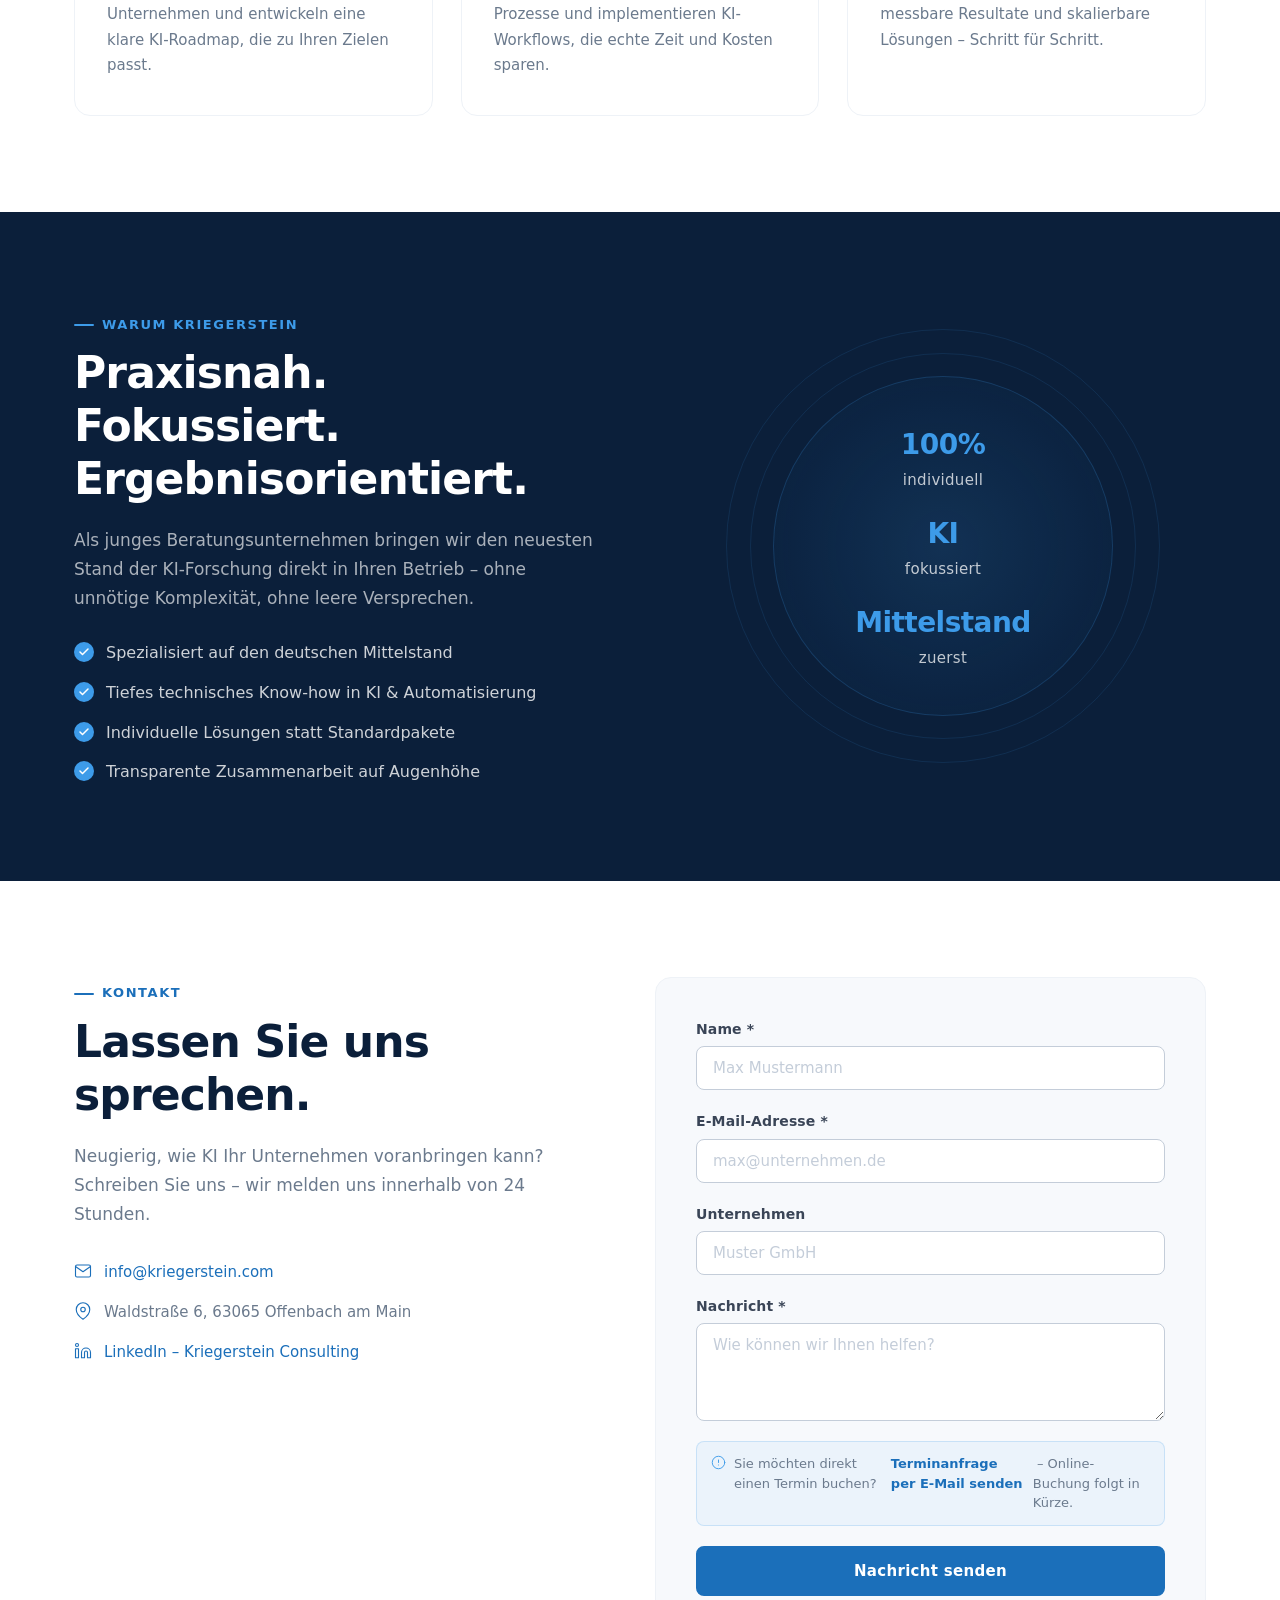
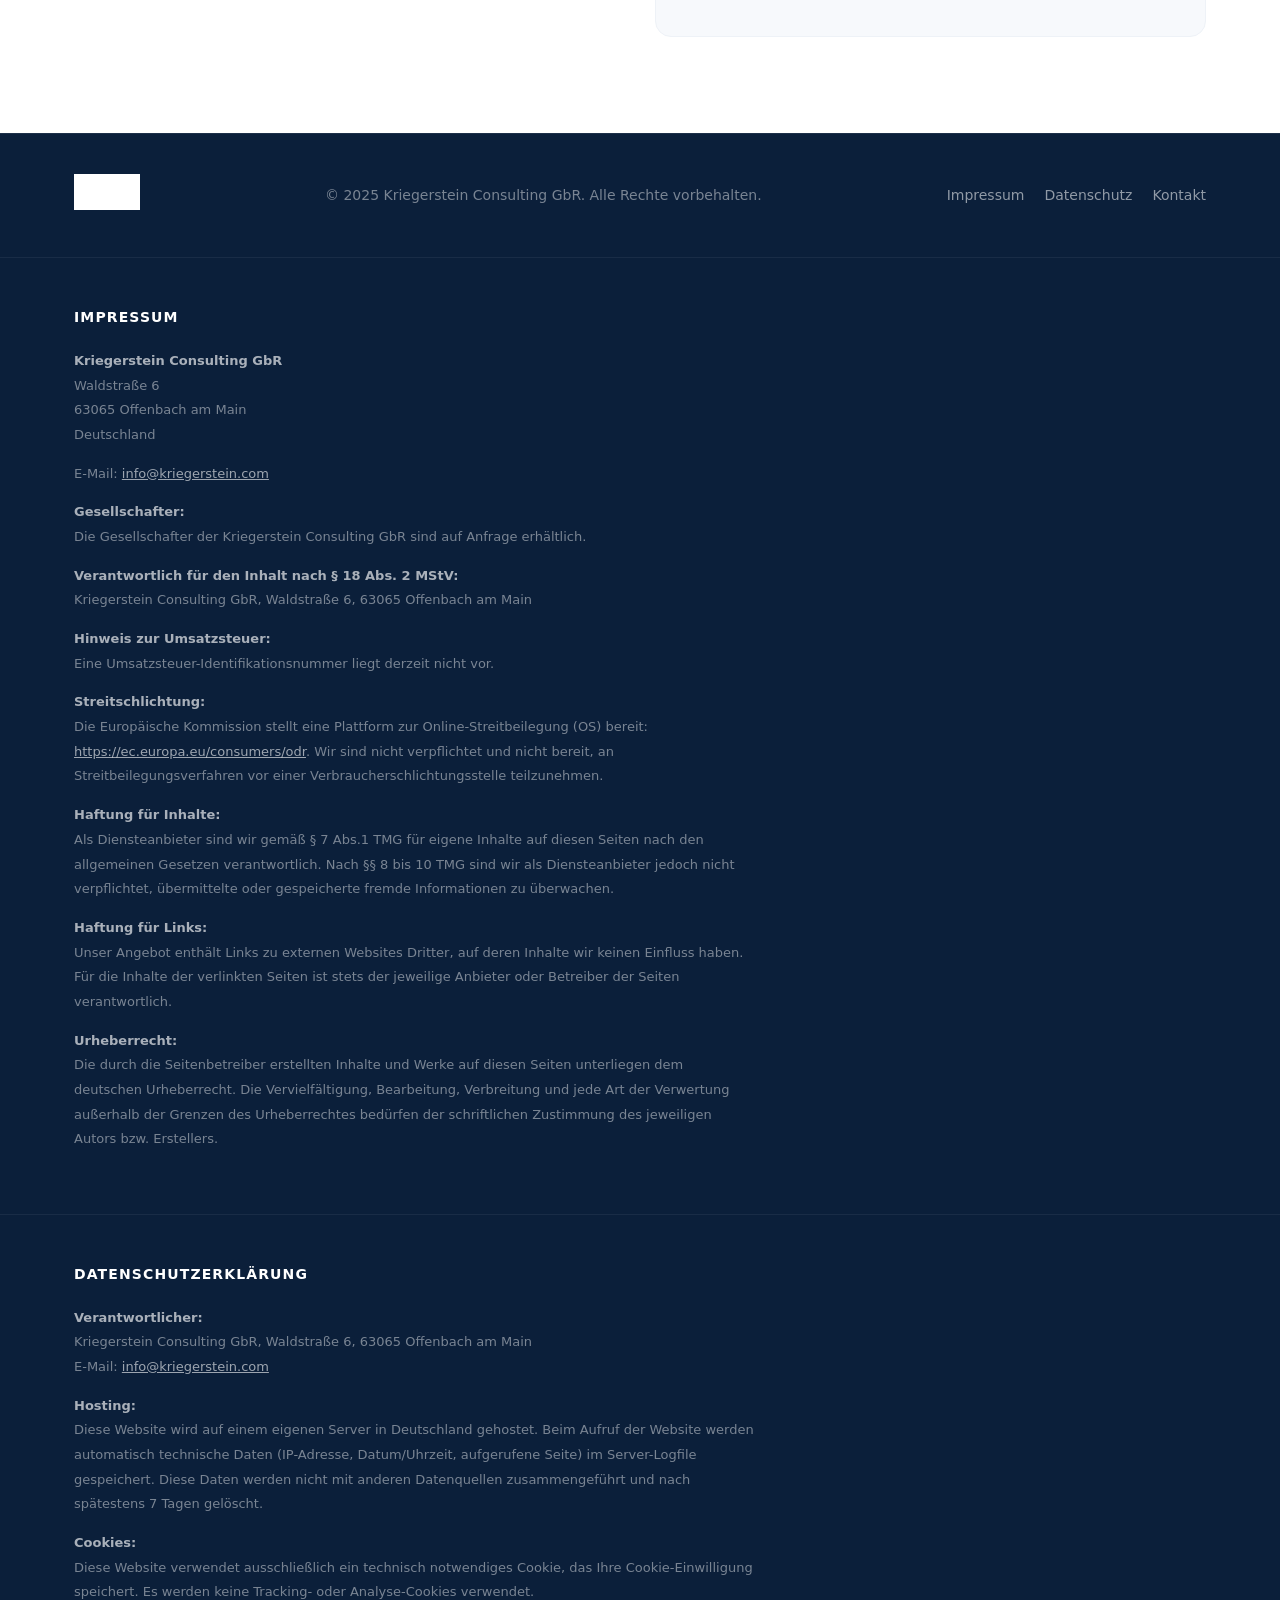
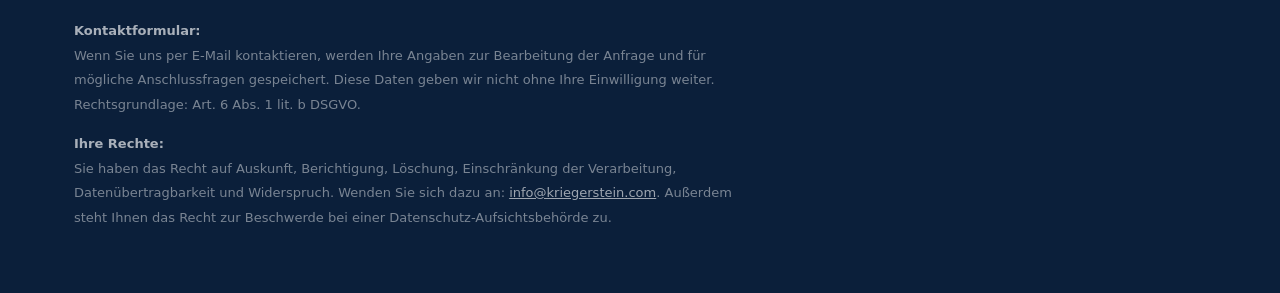
==== commit f22a4ab7: "Update website: new hero image, correct logo, German text, cookie banner, legal pages - Replace hero" ====
--- a/index.html
+++ b/index.html
@@ -3,22 +3,36 @@
 <head>
   <meta charset="UTF-8" />
   <meta name="viewport" content="width=device-width, initial-scale=1.0" />
-  <title>Kriegerstein Consulting – Your Partner for Complexity and Growth</title>
-  <meta name="description" content="Kriegerstein Consulting – KI-Automatisierung und strategische Beratung für den Mittelstand." />
-  <link rel="preconnect" href="https://fonts.googleapis.com" />
-  <link rel="preconnect" href="https://fonts.gstatic.com" crossorigin />
-  <link href="https://fonts.googleapis.com/css2?family=Inter:wght@300;400;500;600;700;800&display=swap" rel="stylesheet" />
+  <title>Kriegerstein Consulting – Ihr Partner für KI-Automatisierung im Mittelstand</title>
+  <meta name="description" content="Kriegerstein Consulting – KI-Automatisierung und strategische Beratung für den Mittelstand. Jetzt kostenloses Erstgespräch vereinbaren." />
   <link rel="stylesheet" href="styles.css" />
 </head>
 <body>
 
+  <!-- COOKIE BANNER -->
+  <div class="cookie-banner" id="cookieBanner" role="dialog" aria-label="Cookie-Hinweis">
+    <div class="cookie-inner">
+      <div class="cookie-text">
+        <strong>Hinweis zu Cookies</strong>
+        <p>
+          Diese Website verwendet keine Tracking-Cookies. Wir nutzen ausschließlich technisch
+          notwendige Funktionen. Durch die Nutzung dieser Website stimmen Sie unserer
+          <a href="#datenschutz">Datenschutzerklärung</a> zu.
+        </p>
+      </div>
+      <div class="cookie-actions">
+        <button class="btn btn-primary btn-sm" id="cookieAccept">Verstanden</button>
+      </div>
+    </div>
+  </div>
+
   <!-- NAV -->
-  <nav class="nav">
+  <nav class="nav" id="nav">
     <div class="nav-inner">
       <a href="#" class="nav-logo">
-        <img src="logo-white.svg" alt="Kriegerstein Consulting" height="44" />
+        <img src="logo.png" alt="Kriegerstein Consulting" height="44" class="logo-invert" />
       </a>
-      <a href="#contact" class="btn btn-outline-light nav-cta">Gespräch vereinbaren</a>
+      <a href="#kontakt" class="btn btn-outline-light nav-cta">Gespräch vereinbaren</a>
     </div>
   </nav>
 
@@ -28,20 +42,18 @@
     <div class="container hero-content">
       <p class="hero-eyebrow">KI-Beratung für den Mittelstand</p>
       <h1 class="hero-headline">
-        Delivering Strategic Insight.<br />
-        Architecting Proven Results.
+        Strategische Einblicke.<br />
+        Bewährte Ergebnisse.
       </h1>
       <p class="hero-sub">
-        Kriegerstein Consulting – Your Partner for Complexity and Growth.
+        Kriegerstein Consulting – Ihr Partner für Komplexität und Wachstum.
       </p>
       <div class="hero-actions">
-        <a href="#contact" class="btn btn-primary">Kostenloses Erstgespräch buchen</a>
-        <a href="#about" class="btn btn-ghost">Mehr erfahren</a>
-      </div>
-    </div>
-    <div class="hero-scroll-hint" aria-hidden="true">
-      <span></span>
-    </div>
+        <a href="#kontakt" class="btn btn-primary">Kostenloses Erstgespräch buchen</a>
+        <a href="#leistungen" class="btn btn-ghost">Mehr erfahren</a>
+      </div>
+    </div>
+    <div class="hero-scroll-hint" aria-hidden="true"><span></span></div>
   </section>
 
   <!-- COMING SOON BANNER -->
@@ -49,18 +61,18 @@
     <div class="container coming-soon-inner">
       <span class="badge">In Entwicklung</span>
       <p>
-        Unsere vollständige Website ist in Kürze verfügbar. Bis dahin freuen wir uns auf Ihr Interesse –
-        vereinbaren Sie jetzt bereits ein unverbindliches Erstgespräch.
+        Unsere vollständige Website befindet sich im Aufbau. Bis dahin freuen wir uns auf Ihre
+        Anfrage – vereinbaren Sie jetzt ein unverbindliches Erstgespräch zum Thema KI.
       </p>
     </div>
   </section>
 
-  <!-- ABOUT / VALUE PROP -->
-  <section class="section" id="about">
+  <!-- LEISTUNGEN -->
+  <section class="section" id="leistungen">
     <div class="container">
       <div class="section-header">
         <p class="section-eyebrow">Was wir tun</p>
-        <h2 class="section-title">KI-gestützte Lösungen,<br />die wirklich funktionieren.</h2>
+        <h2 class="section-title">KI-Lösungen, die<br />wirklich funktionieren.</h2>
         <p class="section-desc">
           Wir helfen mittelständischen Unternehmen dabei, das Potenzial von Künstlicher Intelligenz
           gezielt zu nutzen – praxisnah, umsetzbar und auf Ihren Betrieb zugeschnitten.
@@ -74,7 +86,7 @@
           </div>
           <h3>KI-Strategie &amp; Beratung</h3>
           <p>
-            Gemeinsam identifizieren wir die größten Hebelpunkte in Ihrem Unternehmen –
+            Gemeinsam identifizieren wir die größten Hebelpunkte in Ihrem Unternehmen
             und entwickeln eine klare KI-Roadmap, die zu Ihren Zielen passt.
           </p>
         </div>
@@ -102,8 +114,8 @@
     </div>
   </section>
 
-  <!-- WHY US -->
-  <section class="section section-dark" id="why">
+  <!-- WARUM WIR -->
+  <section class="section section-dark" id="warum">
     <div class="container">
       <div class="why-grid">
         <div class="why-text">
@@ -131,8 +143,8 @@
     </div>
   </section>
 
-  <!-- CONTACT -->
-  <section class="section" id="contact">
+  <!-- KONTAKT -->
+  <section class="section" id="kontakt">
     <div class="container">
       <div class="contact-grid">
         <div class="contact-text">
@@ -165,7 +177,7 @@
               <input type="text" id="name" name="name" placeholder="Max Mustermann" required />
             </div>
             <div class="form-group">
-              <label for="email">E-Mail *</label>
+              <label for="email">E-Mail-Adresse *</label>
               <input type="email" id="email" name="email" placeholder="max@unternehmen.de" required />
             </div>
             <div class="form-group">
@@ -178,9 +190,9 @@
             </div>
             <div class="form-note">
               <svg xmlns="http://www.w3.org/2000/svg" viewBox="0 0 24 24" fill="none" stroke="currentColor" stroke-width="1.5" stroke-linecap="round" stroke-linejoin="round"><circle cx="12" cy="12" r="10"/><path d="M12 8v4"/><path d="M12 16h.01"/></svg>
-              Oder direkt einen Termin buchen:
-              <a href="mailto:info@kriegerstein.com?subject=Terminanfrage%20Erstgespräch">Terminanfrage per E-Mail</a>
-              <!-- Kalender-Integration folgt in Kürze -->
+              Sie möchten direkt einen Termin buchen?
+              <a href="mailto:info@kriegerstein.com?subject=Terminanfrage%20Erstgespräch%20KI-Beratung">Terminanfrage per E-Mail senden</a>
+              &nbsp;– Online-Buchung folgt in Kürze.
             </div>
             <button type="submit" class="btn btn-primary btn-full">Nachricht senden</button>
           </form>
@@ -193,17 +205,18 @@
   <footer class="footer">
     <div class="container footer-inner">
       <div class="footer-logo">
-        <img src="logo-white.svg" alt="Kriegerstein Consulting" height="36" />
+        <img src="logo.png" alt="Kriegerstein Consulting" height="36" class="logo-invert" />
       </div>
       <p class="footer-copy">© 2025 Kriegerstein Consulting GbR. Alle Rechte vorbehalten.</p>
       <div class="footer-links">
         <a href="#impressum">Impressum</a>
+        <a href="#datenschutz">Datenschutz</a>
         <a href="mailto:info@kriegerstein.com">Kontakt</a>
       </div>
     </div>
 
     <!-- IMPRESSUM -->
-    <div class="impressum" id="impressum">
+    <div class="legal-section" id="impressum">
       <div class="container">
         <h4>Impressum</h4>
         <p>
@@ -216,13 +229,80 @@
           E-Mail: <a href="mailto:info@kriegerstein.com">info@kriegerstein.com</a>
         </p>
         <p>
-          Verantwortlich für den Inhalt nach § 55 Abs. 2 RStV:<br />
+          <strong>Gesellschafter:</strong><br />
+          Die Gesellschafter der Kriegerstein Consulting GbR sind auf Anfrage erhältlich.
+        </p>
+        <p>
+          <strong>Verantwortlich für den Inhalt nach § 18 Abs. 2 MStV:</strong><br />
           Kriegerstein Consulting GbR, Waldstraße 6, 63065 Offenbach am Main
         </p>
-        <p class="impressum-note">
-          Haftungshinweis: Trotz sorgfältiger inhaltlicher Kontrolle übernehmen wir keine Haftung
-          für die Inhalte externer Links. Für den Inhalt der verlinkten Seiten sind ausschließlich
-          deren Betreiber verantwortlich.
+        <p>
+          <strong>Hinweis zur Umsatzsteuer:</strong><br />
+          Eine Umsatzsteuer-Identifikationsnummer liegt derzeit nicht vor.
+        </p>
+        <p>
+          <strong>Streitschlichtung:</strong><br />
+          Die Europäische Kommission stellt eine Plattform zur Online-Streitbeilegung (OS) bereit:
+          <a href="https://ec.europa.eu/consumers/odr" target="_blank" rel="noopener">https://ec.europa.eu/consumers/odr</a>.
+          Wir sind nicht verpflichtet und nicht bereit, an Streitbeilegungsverfahren vor einer
+          Verbraucherschlichtungsstelle teilzunehmen.
+        </p>
+        <p>
+          <strong>Haftung für Inhalte:</strong><br />
+          Als Diensteanbieter sind wir gemäß § 7 Abs.1 TMG für eigene Inhalte auf diesen Seiten
+          nach den allgemeinen Gesetzen verantwortlich. Nach §§ 8 bis 10 TMG sind wir als
+          Diensteanbieter jedoch nicht verpflichtet, übermittelte oder gespeicherte fremde
+          Informationen zu überwachen.
+        </p>
+        <p>
+          <strong>Haftung für Links:</strong><br />
+          Unser Angebot enthält Links zu externen Websites Dritter, auf deren Inhalte wir keinen
+          Einfluss haben. Für die Inhalte der verlinkten Seiten ist stets der jeweilige Anbieter
+          oder Betreiber der Seiten verantwortlich.
+        </p>
+        <p>
+          <strong>Urheberrecht:</strong><br />
+          Die durch die Seitenbetreiber erstellten Inhalte und Werke auf diesen Seiten unterliegen
+          dem deutschen Urheberrecht. Die Vervielfältigung, Bearbeitung, Verbreitung und jede Art
+          der Verwertung außerhalb der Grenzen des Urheberrechtes bedürfen der schriftlichen
+          Zustimmung des jeweiligen Autors bzw. Erstellers.
+        </p>
+      </div>
+    </div>
+
+    <!-- DATENSCHUTZ -->
+    <div class="legal-section" id="datenschutz">
+      <div class="container">
+        <h4>Datenschutzerklärung</h4>
+        <p>
+          <strong>Verantwortlicher:</strong><br />
+          Kriegerstein Consulting GbR, Waldstraße 6, 63065 Offenbach am Main<br />
+          E-Mail: <a href="mailto:info@kriegerstein.com">info@kriegerstein.com</a>
+        </p>
+        <p>
+          <strong>Hosting:</strong><br />
+          Diese Website wird auf einem eigenen Server in Deutschland gehostet. Beim Aufruf der
+          Website werden automatisch technische Daten (IP-Adresse, Datum/Uhrzeit, aufgerufene
+          Seite) im Server-Logfile gespeichert. Diese Daten werden nicht mit anderen Datenquellen
+          zusammengeführt und nach spätestens 7 Tagen gelöscht.
+        </p>
+        <p>
+          <strong>Cookies:</strong><br />
+          Diese Website verwendet ausschließlich ein technisch notwendiges Cookie, das Ihre
+          Cookie-Einwilligung speichert. Es werden keine Tracking- oder Analyse-Cookies verwendet.
+        </p>
+        <p>
+          <strong>Kontaktformular:</strong><br />
+          Wenn Sie uns per E-Mail kontaktieren, werden Ihre Angaben zur Bearbeitung der Anfrage
+          und für mögliche Anschlussfragen gespeichert. Diese Daten geben wir nicht ohne Ihre
+          Einwilligung weiter. Rechtsgrundlage: Art. 6 Abs. 1 lit. b DSGVO.
+        </p>
+        <p>
+          <strong>Ihre Rechte:</strong><br />
+          Sie haben das Recht auf Auskunft, Berichtigung, Löschung, Einschränkung der Verarbeitung,
+          Datenübertragbarkeit und Widerspruch. Wenden Sie sich dazu an:
+          <a href="mailto:info@kriegerstein.com">info@kriegerstein.com</a>.
+          Außerdem steht Ihnen das Recht zur Beschwerde bei einer Datenschutz-Aufsichtsbehörde zu.
         </p>
       </div>
     </div>
@@ -249,11 +329,26 @@
         }
       });
     }, { threshold: 0.1 });
-
     document.querySelectorAll('.card, .why-grid, .contact-grid').forEach(el => {
       el.classList.add('fade-in');
       observer.observe(el);
     });
+
+    // Cookie banner
+    const banner = document.getElementById('cookieBanner');
+    if (localStorage.getItem('cookieAccepted')) {
+      banner.style.display = 'none';
+    }
+    document.getElementById('cookieAccept').addEventListener('click', () => {
+      localStorage.setItem('cookieAccepted', '1');
+      banner.classList.add('cookie-hide');
+      setTimeout(() => banner.style.display = 'none', 400);
+    });
+
+    // Nav scroll effect
+    window.addEventListener('scroll', () => {
+      document.getElementById('nav').classList.toggle('nav-scrolled', window.scrollY > 50);
+    });
   </script>
 </body>
 </html>
--- a/styles.css
+++ b/styles.css
@@ -36,7 +36,7 @@
 }
 
 body {
-  font-family: 'Inter', system-ui, -apple-system, sans-serif;
+  font-family: system-ui, -apple-system, 'Segoe UI', Helvetica, Arial, sans-serif;
   color: var(--text);
   background: var(--white);
   line-height: 1.6;
@@ -104,6 +104,11 @@
 
 .btn-full { width: 100%; }
 
+/* ---- LOGO INVERT (for dark backgrounds) ---- */
+.logo-invert {
+  filter: brightness(0) invert(1);
+}
+
 /* ---- NAV ---- */
 .nav {
   position: fixed;
@@ -116,6 +121,11 @@
   backdrop-filter: blur(12px);
   -webkit-backdrop-filter: blur(12px);
   border-bottom: 1px solid rgba(255,255,255,0.08);
+  transition: background var(--transition), padding var(--transition);
+}
+.nav.nav-scrolled {
+  background: rgba(11,31,58,0.97);
+  padding: 12px 0;
 }
 
 .nav-inner {
@@ -605,6 +615,59 @@
   text-decoration: underline;
 }
 
+/* ---- COOKIE BANNER ---- */
+.cookie-banner {
+  position: fixed;
+  bottom: 24px;
+  left: 50%;
+  transform: translateX(-50%);
+  z-index: 999;
+  width: calc(100% - 48px);
+  max-width: 760px;
+  background: var(--navy);
+  border: 1px solid rgba(61,155,233,0.3);
+  border-radius: var(--radius-lg);
+  box-shadow: var(--shadow-lg);
+  transition: opacity 0.4s ease, transform 0.4s ease;
+}
+.cookie-banner.cookie-hide {
+  opacity: 0;
+  transform: translateX(-50%) translateY(20px);
+}
+.cookie-inner {
+  display: flex;
+  align-items: center;
+  gap: 24px;
+  padding: 20px 24px;
+  flex-wrap: wrap;
+}
+.cookie-text {
+  flex: 1;
+  min-width: 200px;
+}
+.cookie-text strong {
+  display: block;
+  color: var(--white);
+  font-size: 0.9375rem;
+  margin-bottom: 4px;
+}
+.cookie-text p {
+  color: rgba(255,255,255,0.6);
+  font-size: 0.8125rem;
+  line-height: 1.6;
+}
+.cookie-text a {
+  color: var(--accent);
+  text-decoration: underline;
+}
+.cookie-actions {
+  flex-shrink: 0;
+}
+.btn-sm {
+  padding: 10px 20px;
+  font-size: 0.875rem;
+}
+
 /* ---- FOOTER ---- */
 .footer {
   background: var(--navy);
@@ -639,32 +702,32 @@
   color: var(--accent);
 }
 
-.impressum {
+.legal-section {
   border-top: 1px solid rgba(255,255,255,0.06);
-  padding: 40px 24px;
-}
-.impressum h4 {
+  padding: 48px 24px;
+}
+.legal-section h4 {
   color: var(--white);
   font-size: 0.875rem;
   font-weight: 700;
   text-transform: uppercase;
   letter-spacing: 0.08em;
-  margin-bottom: 16px;
-}
-.impressum p {
+  margin-bottom: 20px;
+}
+.legal-section p {
   font-size: 0.8125rem;
   color: rgba(255,255,255,0.45);
-  line-height: 1.8;
-  margin-bottom: 10px;
-  max-width: 600px;
-}
-.impressum a {
+  line-height: 1.9;
+  margin-bottom: 14px;
+  max-width: 680px;
+}
+.legal-section strong {
+  color: rgba(255,255,255,0.65);
+  font-weight: 600;
+}
+.legal-section a {
   color: rgba(255,255,255,0.6);
-}
-.impressum-note {
-  font-size: 0.75rem !important;
-  color: rgba(255,255,255,0.3) !important;
-  margin-top: 8px;
+  text-decoration: underline;
 }
 
 /* ---- ANIMATIONS ---- */
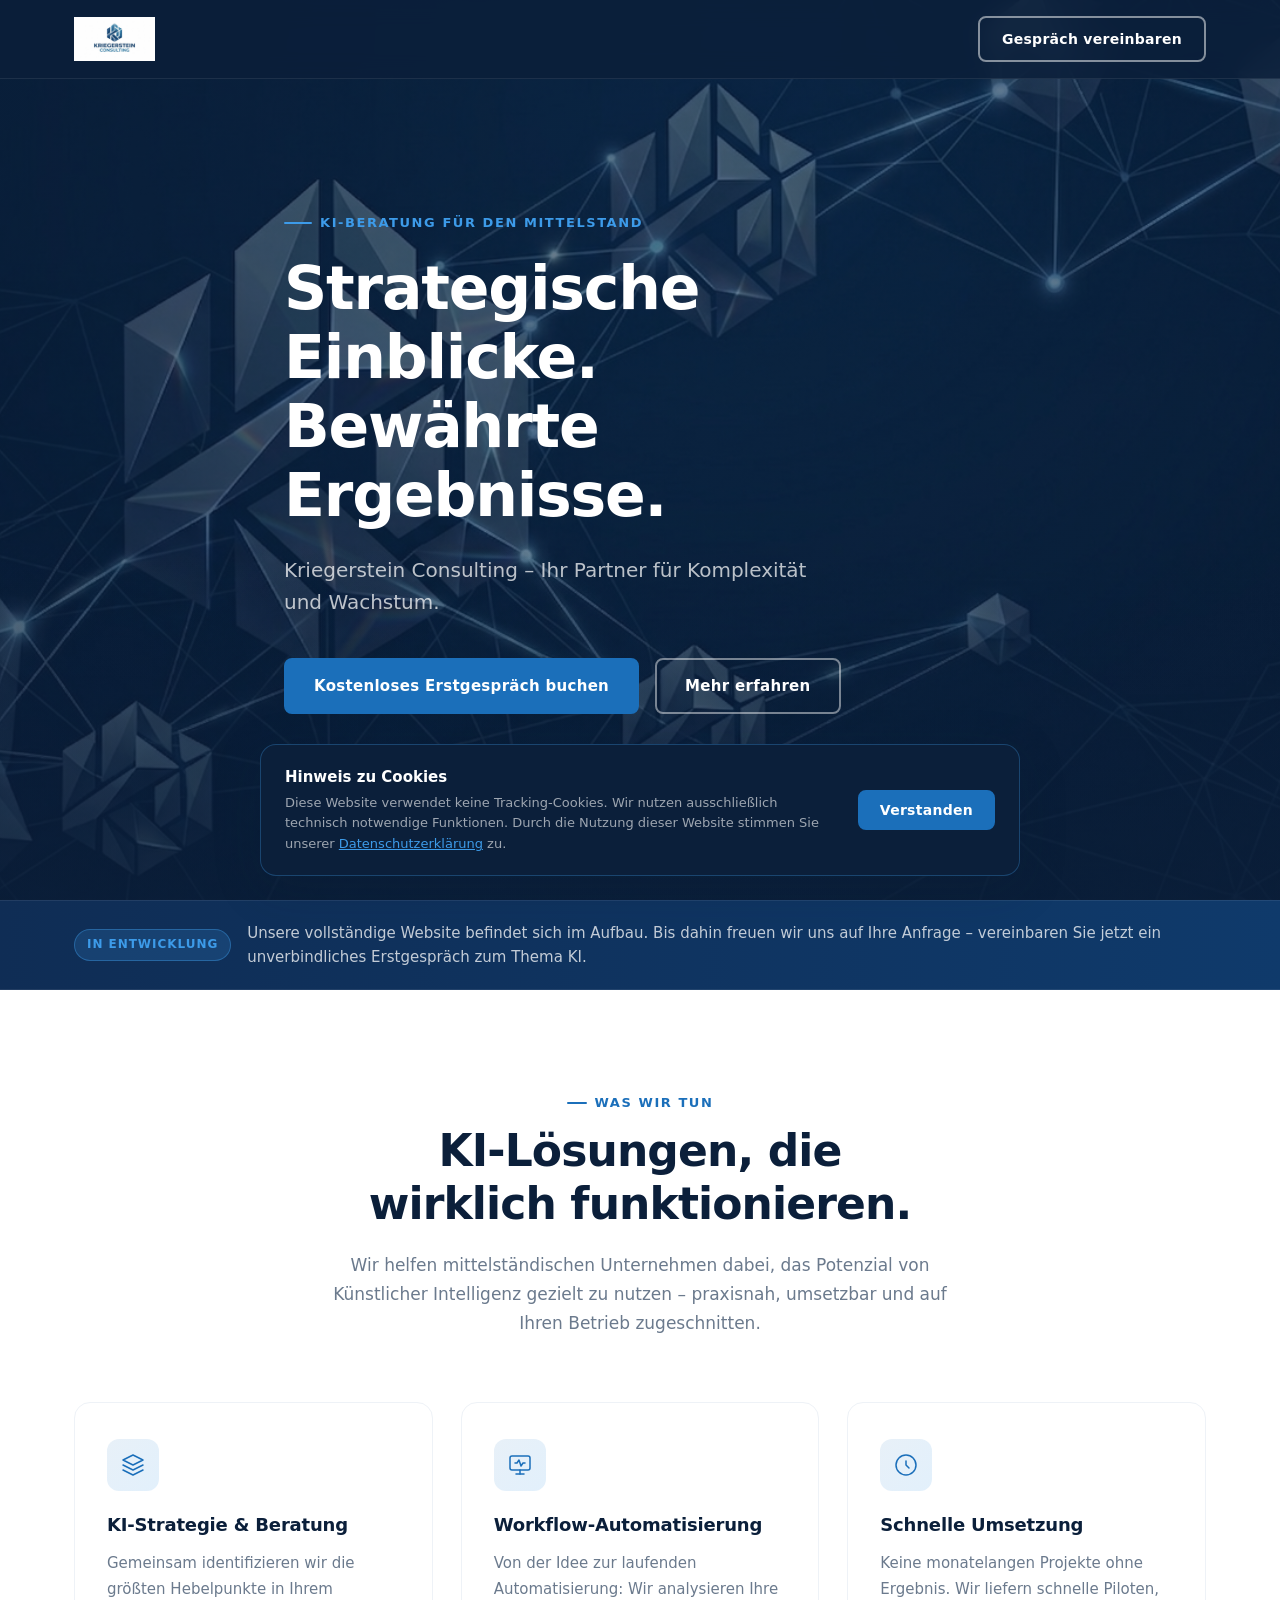
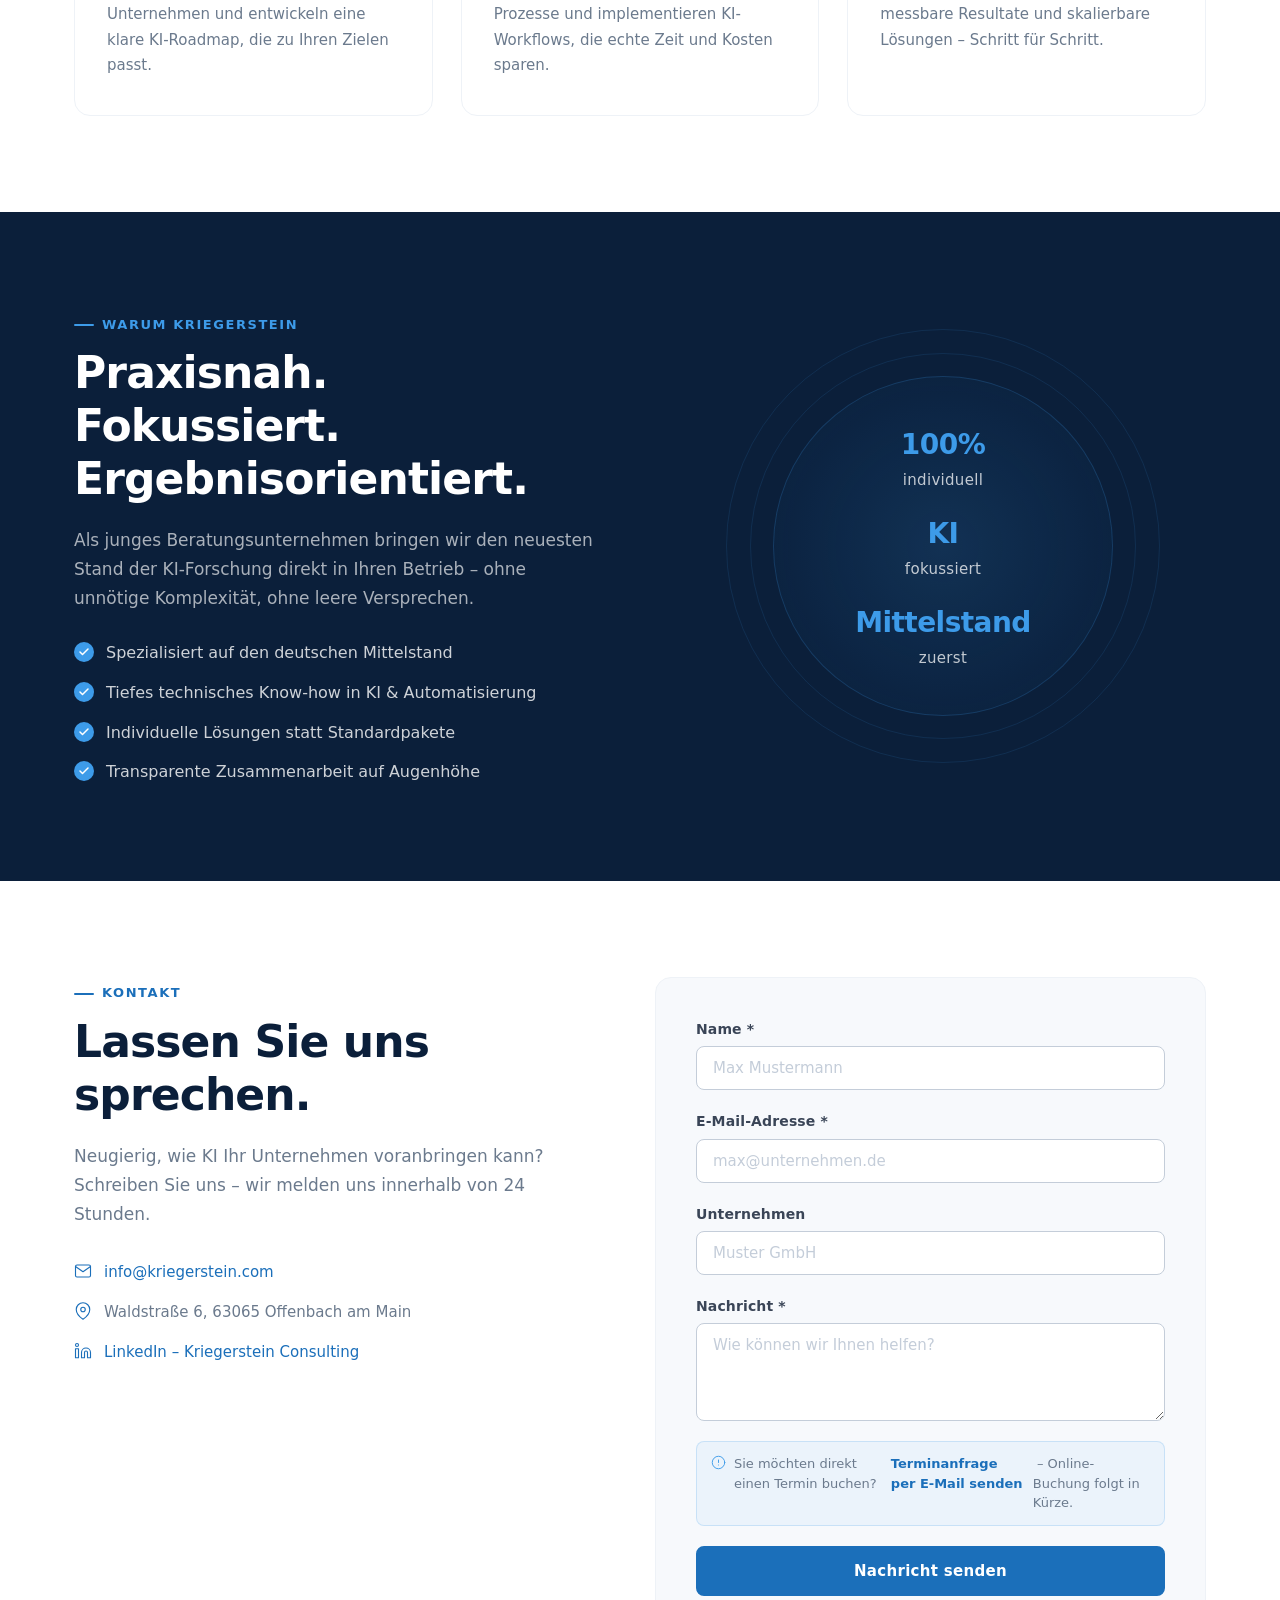
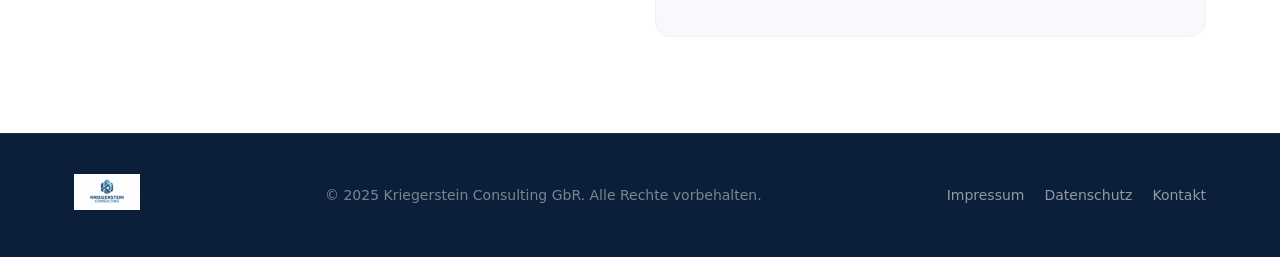
==== commit e64308de: "Fix logo, add separate legal pages, improve CSS - Fix logo: use mix-blend-mode:screen instead of inv" ====
--- a/index.html
+++ b/index.html
@@ -209,101 +209,9 @@
       </div>
       <p class="footer-copy">© 2025 Kriegerstein Consulting GbR. Alle Rechte vorbehalten.</p>
       <div class="footer-links">
-        <a href="#impressum">Impressum</a>
-        <a href="#datenschutz">Datenschutz</a>
+        <a href="/impressum.html">Impressum</a>
+        <a href="/datenschutz.html">Datenschutz</a>
         <a href="mailto:info@kriegerstein.com">Kontakt</a>
-      </div>
-    </div>
-
-    <!-- IMPRESSUM -->
-    <div class="legal-section" id="impressum">
-      <div class="container">
-        <h4>Impressum</h4>
-        <p>
-          <strong>Kriegerstein Consulting GbR</strong><br />
-          Waldstraße 6<br />
-          63065 Offenbach am Main<br />
-          Deutschland
-        </p>
-        <p>
-          E-Mail: <a href="mailto:info@kriegerstein.com">info@kriegerstein.com</a>
-        </p>
-        <p>
-          <strong>Gesellschafter:</strong><br />
-          Die Gesellschafter der Kriegerstein Consulting GbR sind auf Anfrage erhältlich.
-        </p>
-        <p>
-          <strong>Verantwortlich für den Inhalt nach § 18 Abs. 2 MStV:</strong><br />
-          Kriegerstein Consulting GbR, Waldstraße 6, 63065 Offenbach am Main
-        </p>
-        <p>
-          <strong>Hinweis zur Umsatzsteuer:</strong><br />
-          Eine Umsatzsteuer-Identifikationsnummer liegt derzeit nicht vor.
-        </p>
-        <p>
-          <strong>Streitschlichtung:</strong><br />
-          Die Europäische Kommission stellt eine Plattform zur Online-Streitbeilegung (OS) bereit:
-          <a href="https://ec.europa.eu/consumers/odr" target="_blank" rel="noopener">https://ec.europa.eu/consumers/odr</a>.
-          Wir sind nicht verpflichtet und nicht bereit, an Streitbeilegungsverfahren vor einer
-          Verbraucherschlichtungsstelle teilzunehmen.
-        </p>
-        <p>
-          <strong>Haftung für Inhalte:</strong><br />
-          Als Diensteanbieter sind wir gemäß § 7 Abs.1 TMG für eigene Inhalte auf diesen Seiten
-          nach den allgemeinen Gesetzen verantwortlich. Nach §§ 8 bis 10 TMG sind wir als
-          Diensteanbieter jedoch nicht verpflichtet, übermittelte oder gespeicherte fremde
-          Informationen zu überwachen.
-        </p>
-        <p>
-          <strong>Haftung für Links:</strong><br />
-          Unser Angebot enthält Links zu externen Websites Dritter, auf deren Inhalte wir keinen
-          Einfluss haben. Für die Inhalte der verlinkten Seiten ist stets der jeweilige Anbieter
-          oder Betreiber der Seiten verantwortlich.
-        </p>
-        <p>
-          <strong>Urheberrecht:</strong><br />
-          Die durch die Seitenbetreiber erstellten Inhalte und Werke auf diesen Seiten unterliegen
-          dem deutschen Urheberrecht. Die Vervielfältigung, Bearbeitung, Verbreitung und jede Art
-          der Verwertung außerhalb der Grenzen des Urheberrechtes bedürfen der schriftlichen
-          Zustimmung des jeweiligen Autors bzw. Erstellers.
-        </p>
-      </div>
-    </div>
-
-    <!-- DATENSCHUTZ -->
-    <div class="legal-section" id="datenschutz">
-      <div class="container">
-        <h4>Datenschutzerklärung</h4>
-        <p>
-          <strong>Verantwortlicher:</strong><br />
-          Kriegerstein Consulting GbR, Waldstraße 6, 63065 Offenbach am Main<br />
-          E-Mail: <a href="mailto:info@kriegerstein.com">info@kriegerstein.com</a>
-        </p>
-        <p>
-          <strong>Hosting:</strong><br />
-          Diese Website wird auf einem eigenen Server in Deutschland gehostet. Beim Aufruf der
-          Website werden automatisch technische Daten (IP-Adresse, Datum/Uhrzeit, aufgerufene
-          Seite) im Server-Logfile gespeichert. Diese Daten werden nicht mit anderen Datenquellen
-          zusammengeführt und nach spätestens 7 Tagen gelöscht.
-        </p>
-        <p>
-          <strong>Cookies:</strong><br />
-          Diese Website verwendet ausschließlich ein technisch notwendiges Cookie, das Ihre
-          Cookie-Einwilligung speichert. Es werden keine Tracking- oder Analyse-Cookies verwendet.
-        </p>
-        <p>
-          <strong>Kontaktformular:</strong><br />
-          Wenn Sie uns per E-Mail kontaktieren, werden Ihre Angaben zur Bearbeitung der Anfrage
-          und für mögliche Anschlussfragen gespeichert. Diese Daten geben wir nicht ohne Ihre
-          Einwilligung weiter. Rechtsgrundlage: Art. 6 Abs. 1 lit. b DSGVO.
-        </p>
-        <p>
-          <strong>Ihre Rechte:</strong><br />
-          Sie haben das Recht auf Auskunft, Berichtigung, Löschung, Einschränkung der Verarbeitung,
-          Datenübertragbarkeit und Widerspruch. Wenden Sie sich dazu an:
-          <a href="mailto:info@kriegerstein.com">info@kriegerstein.com</a>.
-          Außerdem steht Ihnen das Recht zur Beschwerde bei einer Datenschutz-Aufsichtsbehörde zu.
-        </p>
       </div>
     </div>
   </footer>
--- a/styles.css
+++ b/styles.css
@@ -104,9 +104,10 @@
 
 .btn-full { width: 100%; }
 
-/* ---- LOGO INVERT (for dark backgrounds) ---- */
+/* ---- LOGO on dark backgrounds ---- */
+/* mix-blend-mode:screen makes white transparent, blue colors stay */
 .logo-invert {
-  filter: brightness(0) invert(1);
+  mix-blend-mode: screen;
 }
 
 /* ---- NAV ---- */
@@ -730,6 +731,75 @@
   text-decoration: underline;
 }
 
+/* ---- LEGAL PAGES ---- */
+.legal-page {
+  background: var(--gray-50);
+}
+.legal-main {
+  padding: 120px 0 80px;
+  min-height: 80vh;
+}
+.legal-main .container {
+  max-width: 780px;
+}
+.back-link {
+  display: inline-flex;
+  align-items: center;
+  gap: 6px;
+  font-size: 0.875rem;
+  font-weight: 600;
+  color: var(--blue);
+  text-decoration: none;
+  margin-bottom: 40px;
+  transition: gap var(--transition);
+}
+.back-link svg {
+  width: 16px;
+  height: 16px;
+}
+.back-link:hover {
+  gap: 10px;
+}
+.legal-main h1 {
+  font-size: clamp(1.75rem, 4vw, 2.5rem);
+  font-weight: 800;
+  color: var(--navy);
+  letter-spacing: -0.02em;
+  margin-bottom: 40px;
+  padding-bottom: 20px;
+  border-bottom: 2px solid var(--gray-100);
+}
+.legal-main h2 {
+  font-size: 1.0625rem;
+  font-weight: 700;
+  color: var(--navy);
+  margin: 32px 0 10px;
+}
+.legal-main p, .legal-main li {
+  font-size: 0.9375rem;
+  color: var(--gray-500);
+  line-height: 1.8;
+  margin-bottom: 10px;
+}
+.legal-main ul {
+  padding-left: 20px;
+  margin-bottom: 10px;
+}
+.legal-main a {
+  color: var(--blue);
+  text-decoration: underline;
+}
+.legal-main code {
+  font-family: monospace;
+  background: var(--gray-100);
+  padding: 2px 6px;
+  border-radius: 4px;
+  font-size: 0.875em;
+}
+.footer-simple {
+  padding-top: 0;
+}
+
 /* ---- ANIMATIONS ---- */
 .fade-in {
   opacity: 0;
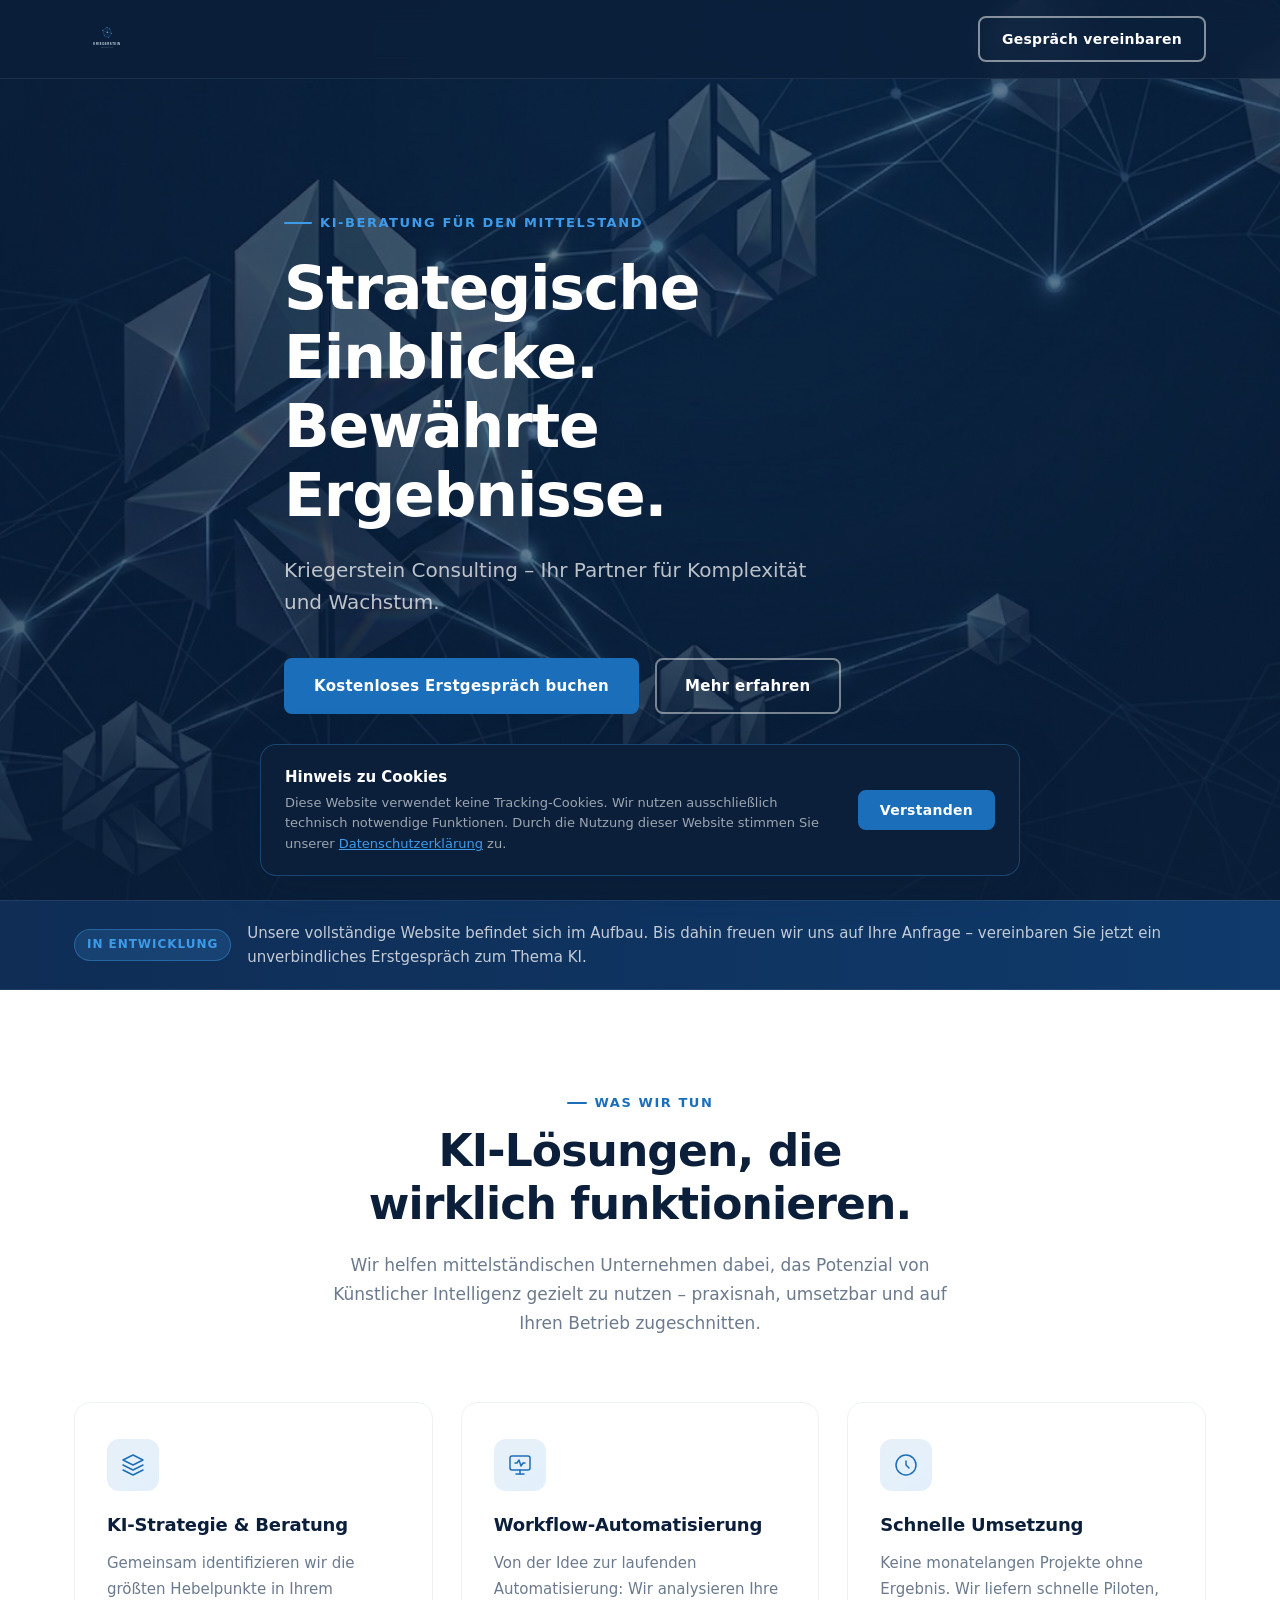
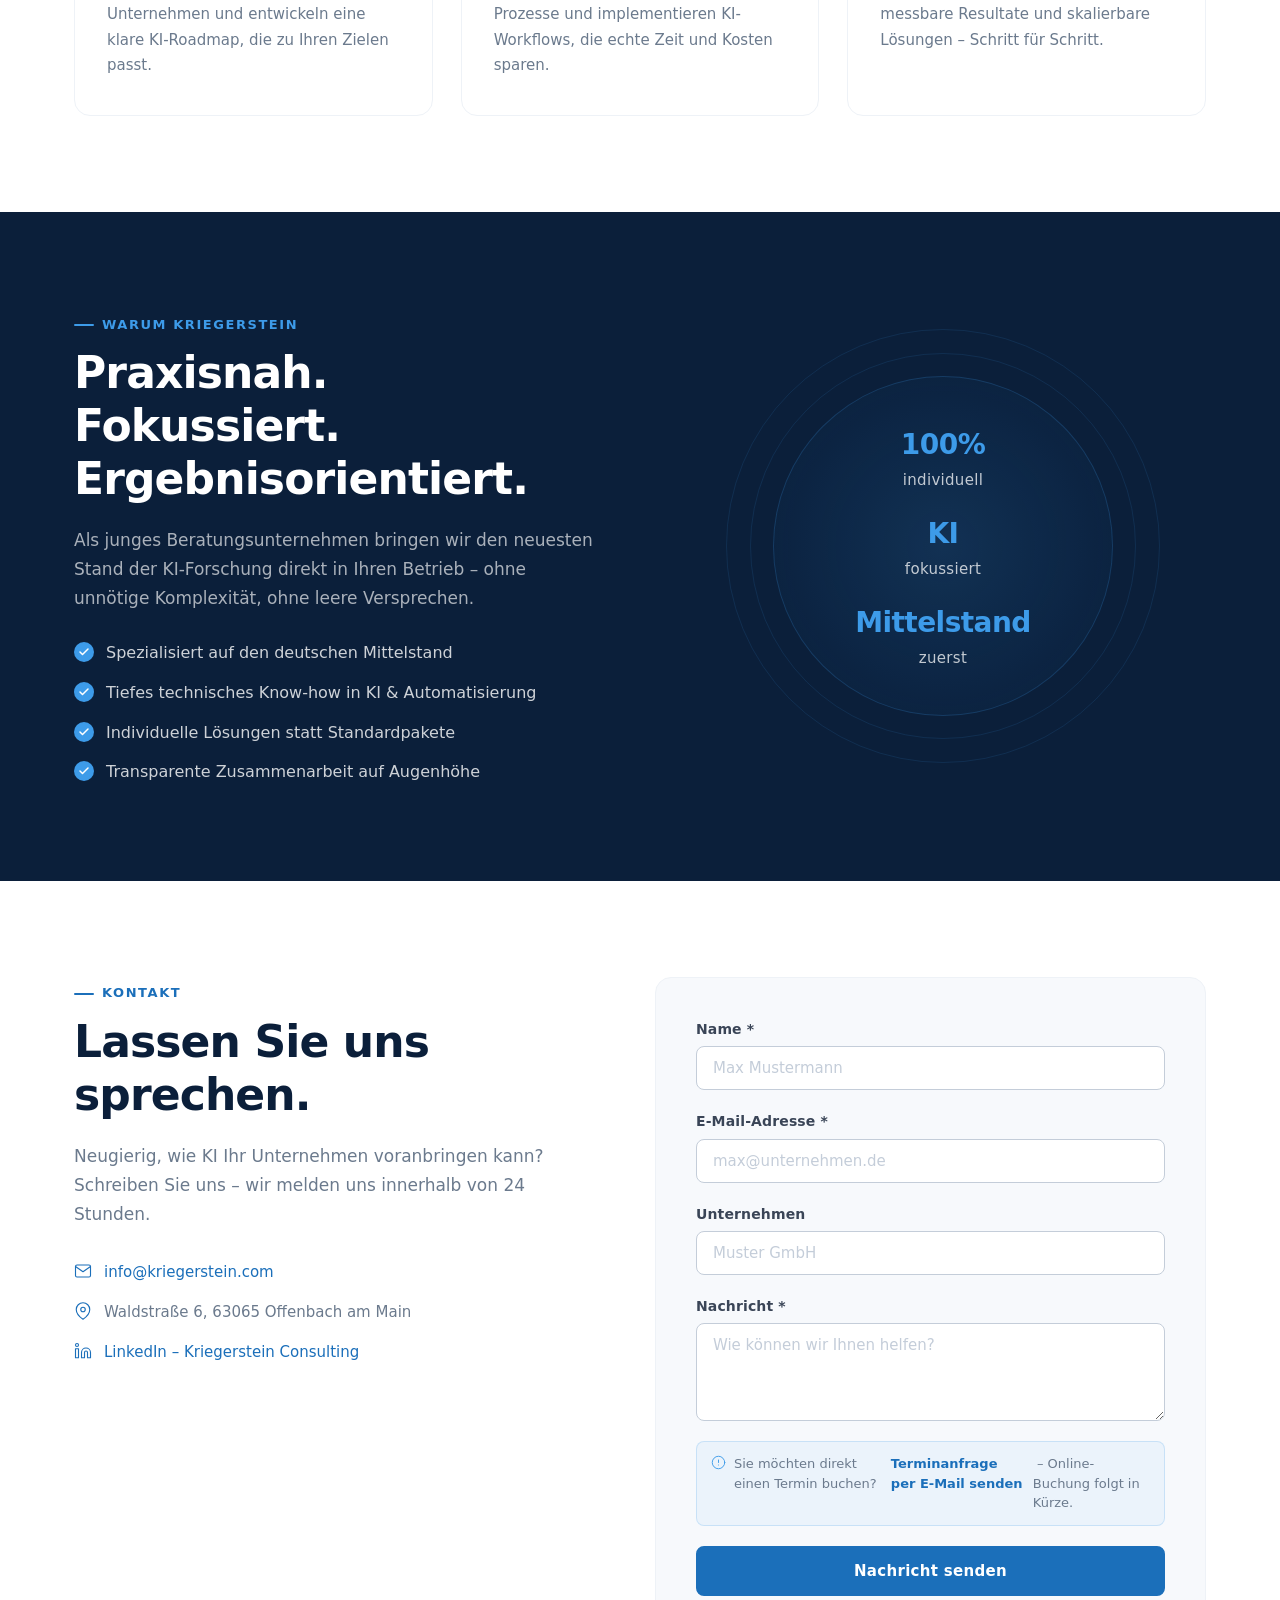
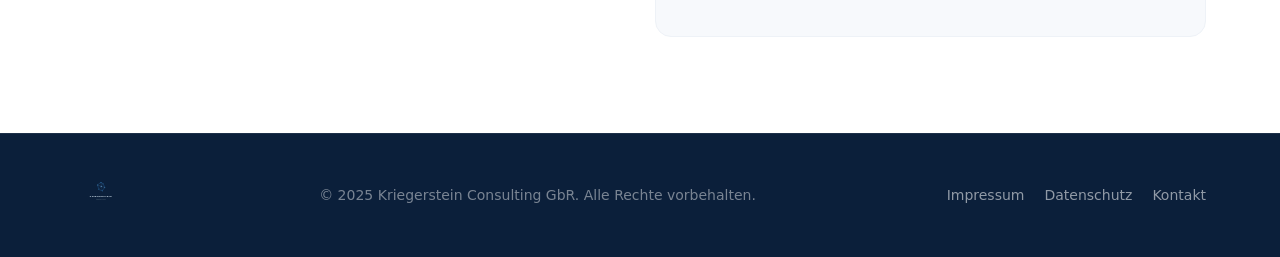
==== commit ed13fb6b: "Fix logo in nav/footer: use SVG version for dark backgrounds Co-Authored-By: Claude Sonnet 4.6 <nore" ====
--- a/index.html
+++ b/index.html
@@ -30,7 +30,7 @@
   <nav class="nav" id="nav">
     <div class="nav-inner">
       <a href="#" class="nav-logo">
-        <img src="logo.png" alt="Kriegerstein Consulting" height="44" class="logo-invert" />
+        <img src="logo-white.svg" alt="Kriegerstein Consulting" height="44" />
       </a>
       <a href="#kontakt" class="btn btn-outline-light nav-cta">Gespräch vereinbaren</a>
     </div>
@@ -205,7 +205,7 @@
   <footer class="footer">
     <div class="container footer-inner">
       <div class="footer-logo">
-        <img src="logo.png" alt="Kriegerstein Consulting" height="36" class="logo-invert" />
+        <img src="logo-white.svg" alt="Kriegerstein Consulting" height="36" />
       </div>
       <p class="footer-copy">© 2025 Kriegerstein Consulting GbR. Alle Rechte vorbehalten.</p>
       <div class="footer-links">
--- a/styles.css
+++ b/styles.css
@@ -104,12 +104,6 @@
 
 .btn-full { width: 100%; }
 
-/* ---- LOGO on dark backgrounds ---- */
-/* mix-blend-mode:screen makes white transparent, blue colors stay */
-.logo-invert {
-  mix-blend-mode: screen;
-}
-
 /* ---- NAV ---- */
 .nav {
   position: fixed;
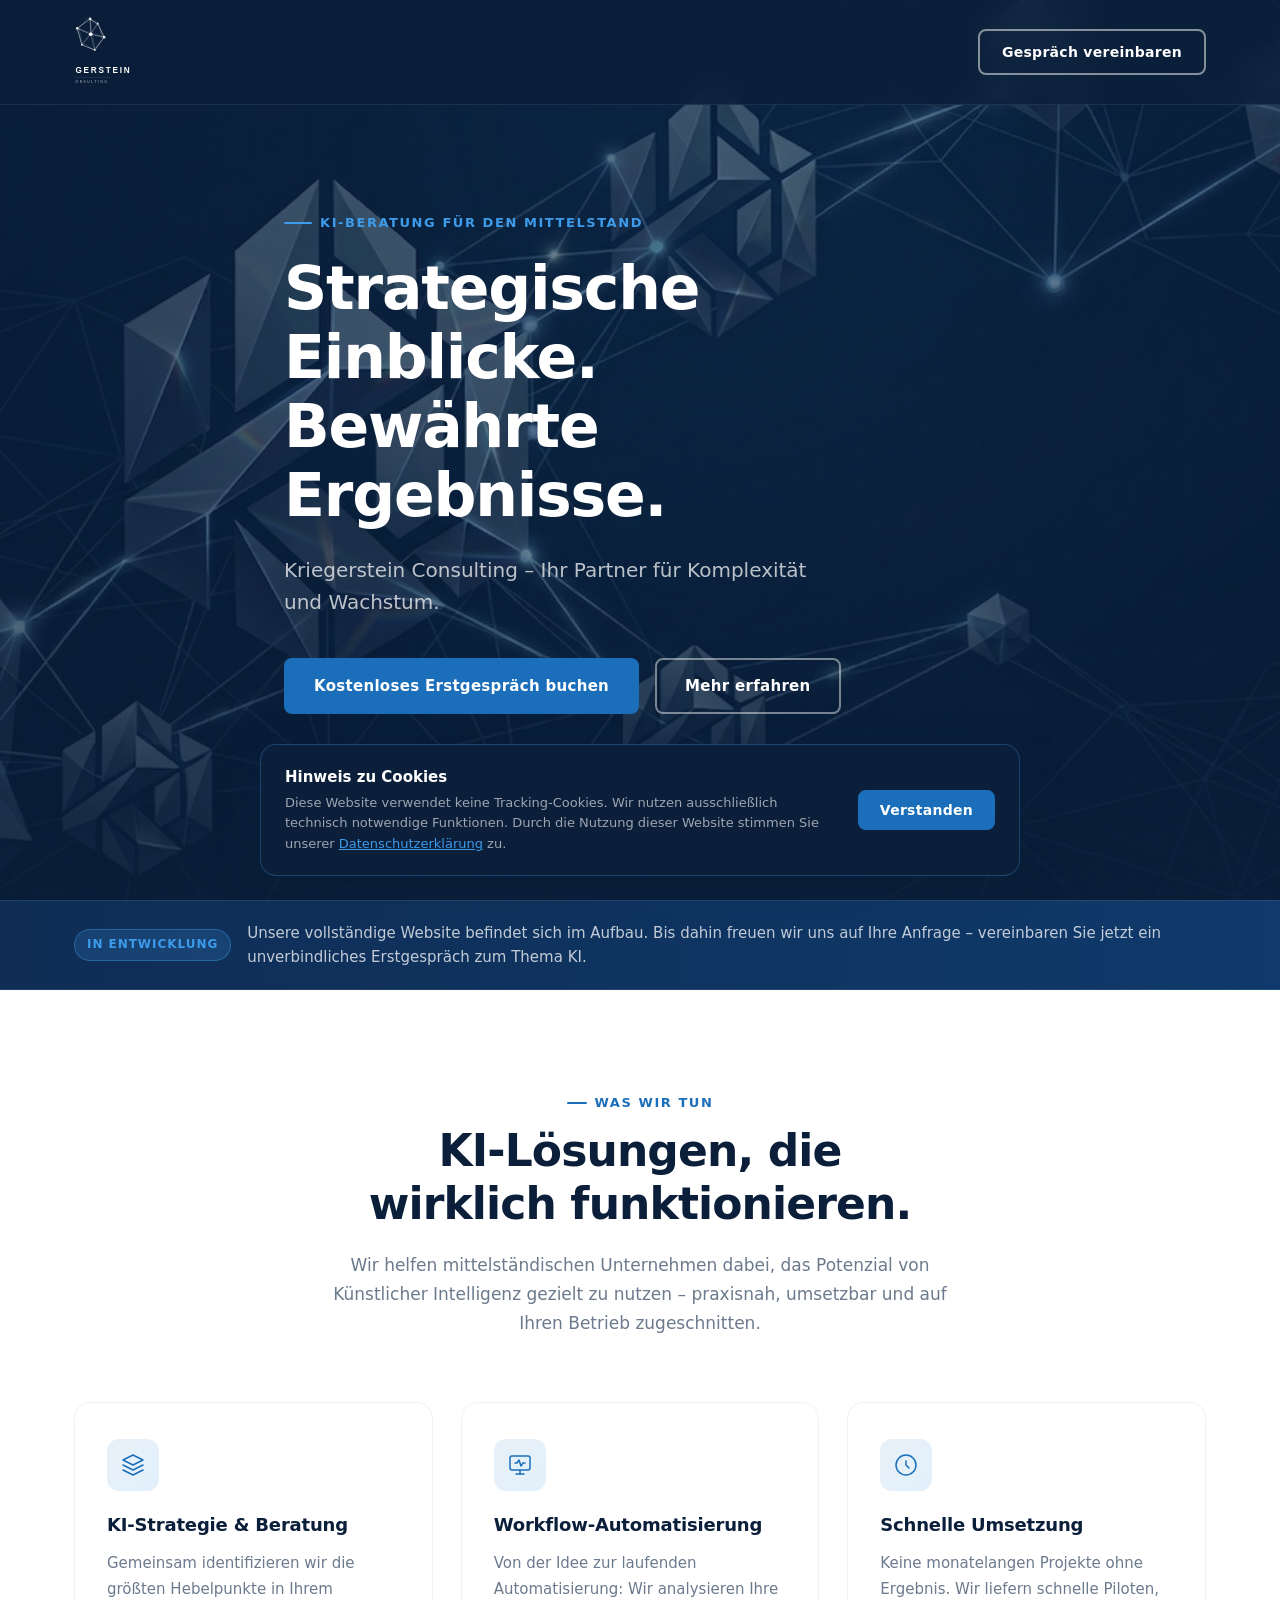
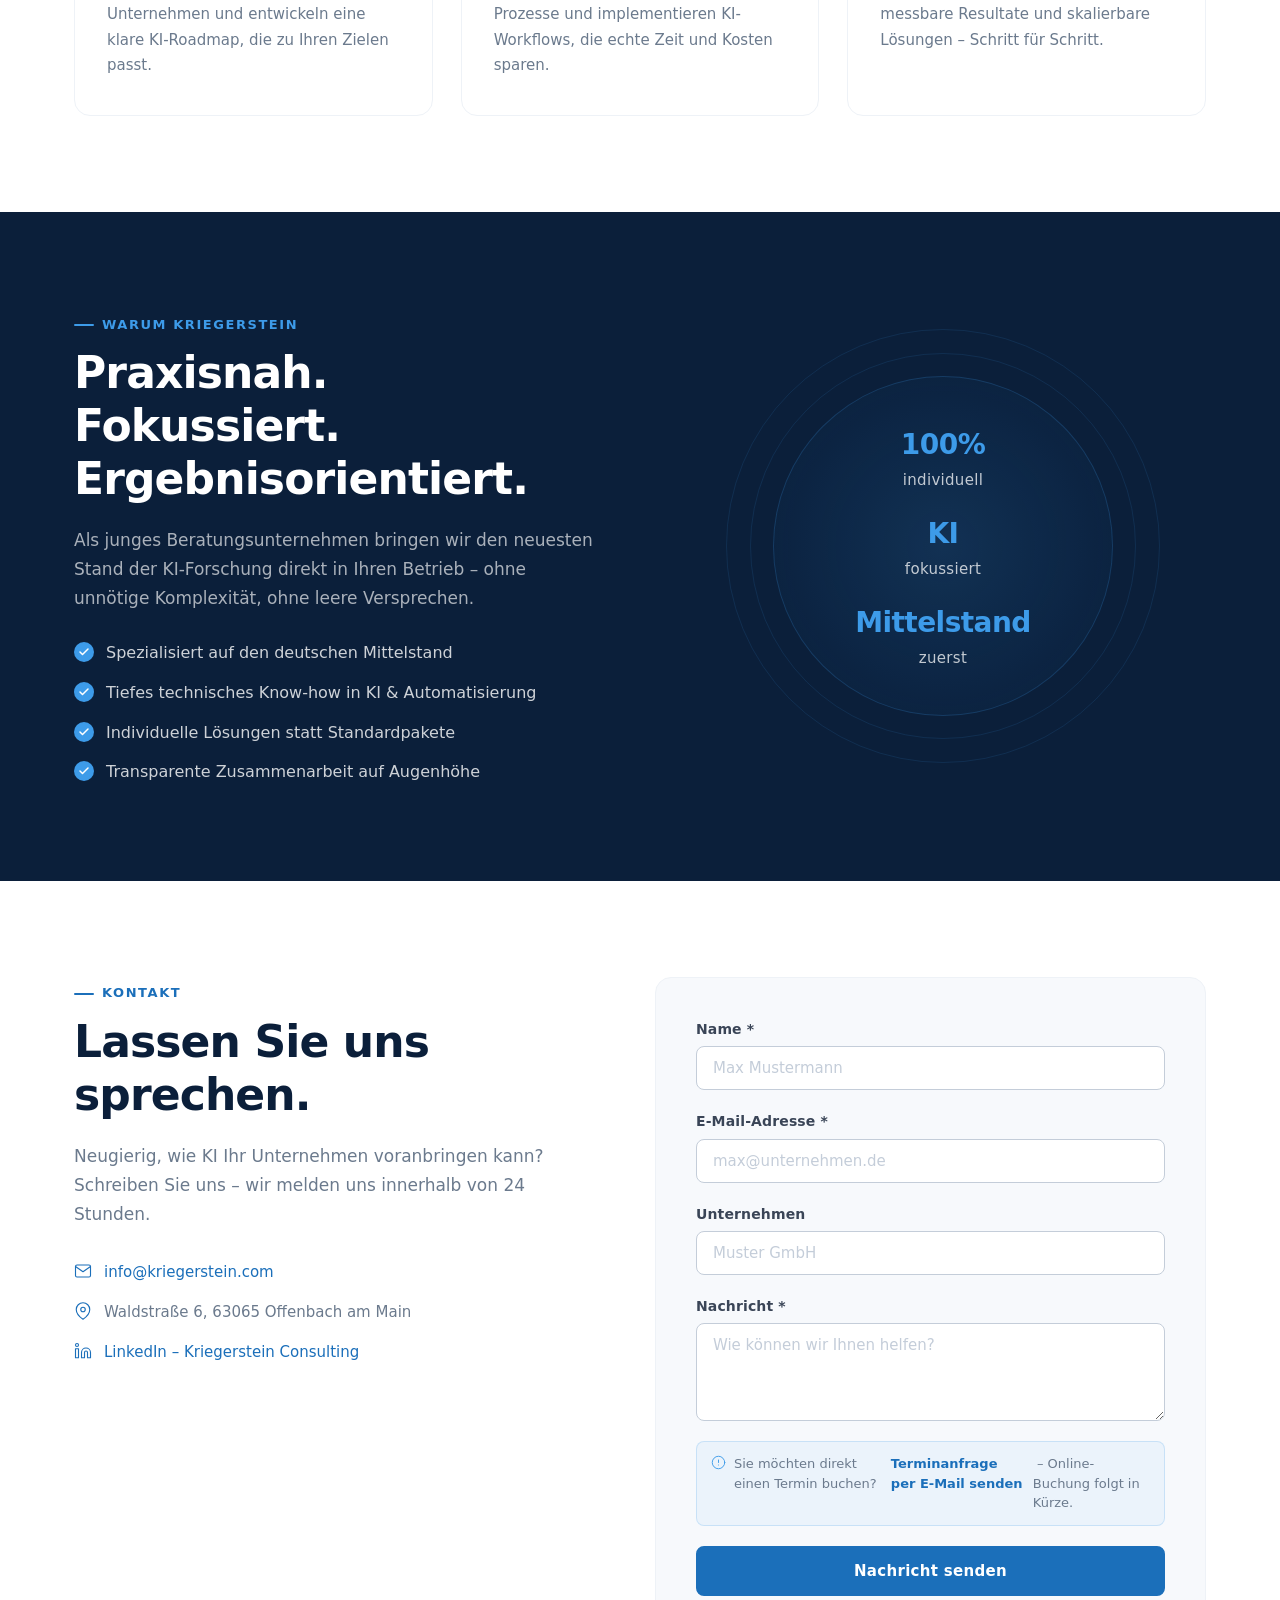
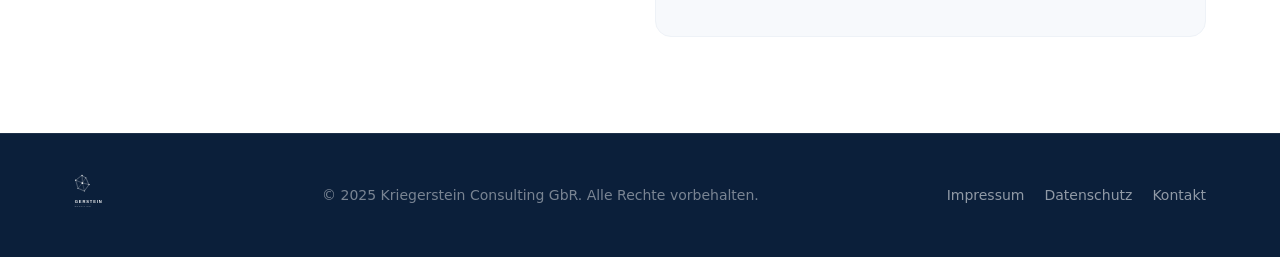
==== commit 4aca8145: "Increase logo size and tighten SVG viewBox Co-Authored-By: Claude Sonnet 4.6 <noreply@anthropic.com>" ====
--- a/index.html
+++ b/index.html
@@ -30,7 +30,7 @@
   <nav class="nav" id="nav">
     <div class="nav-inner">
       <a href="#" class="nav-logo">
-        <img src="logo-white.svg" alt="Kriegerstein Consulting" height="44" />
+        <img src="logo-white.svg" alt="Kriegerstein Consulting" height="72" />
       </a>
       <a href="#kontakt" class="btn btn-outline-light nav-cta">Gespräch vereinbaren</a>
     </div>
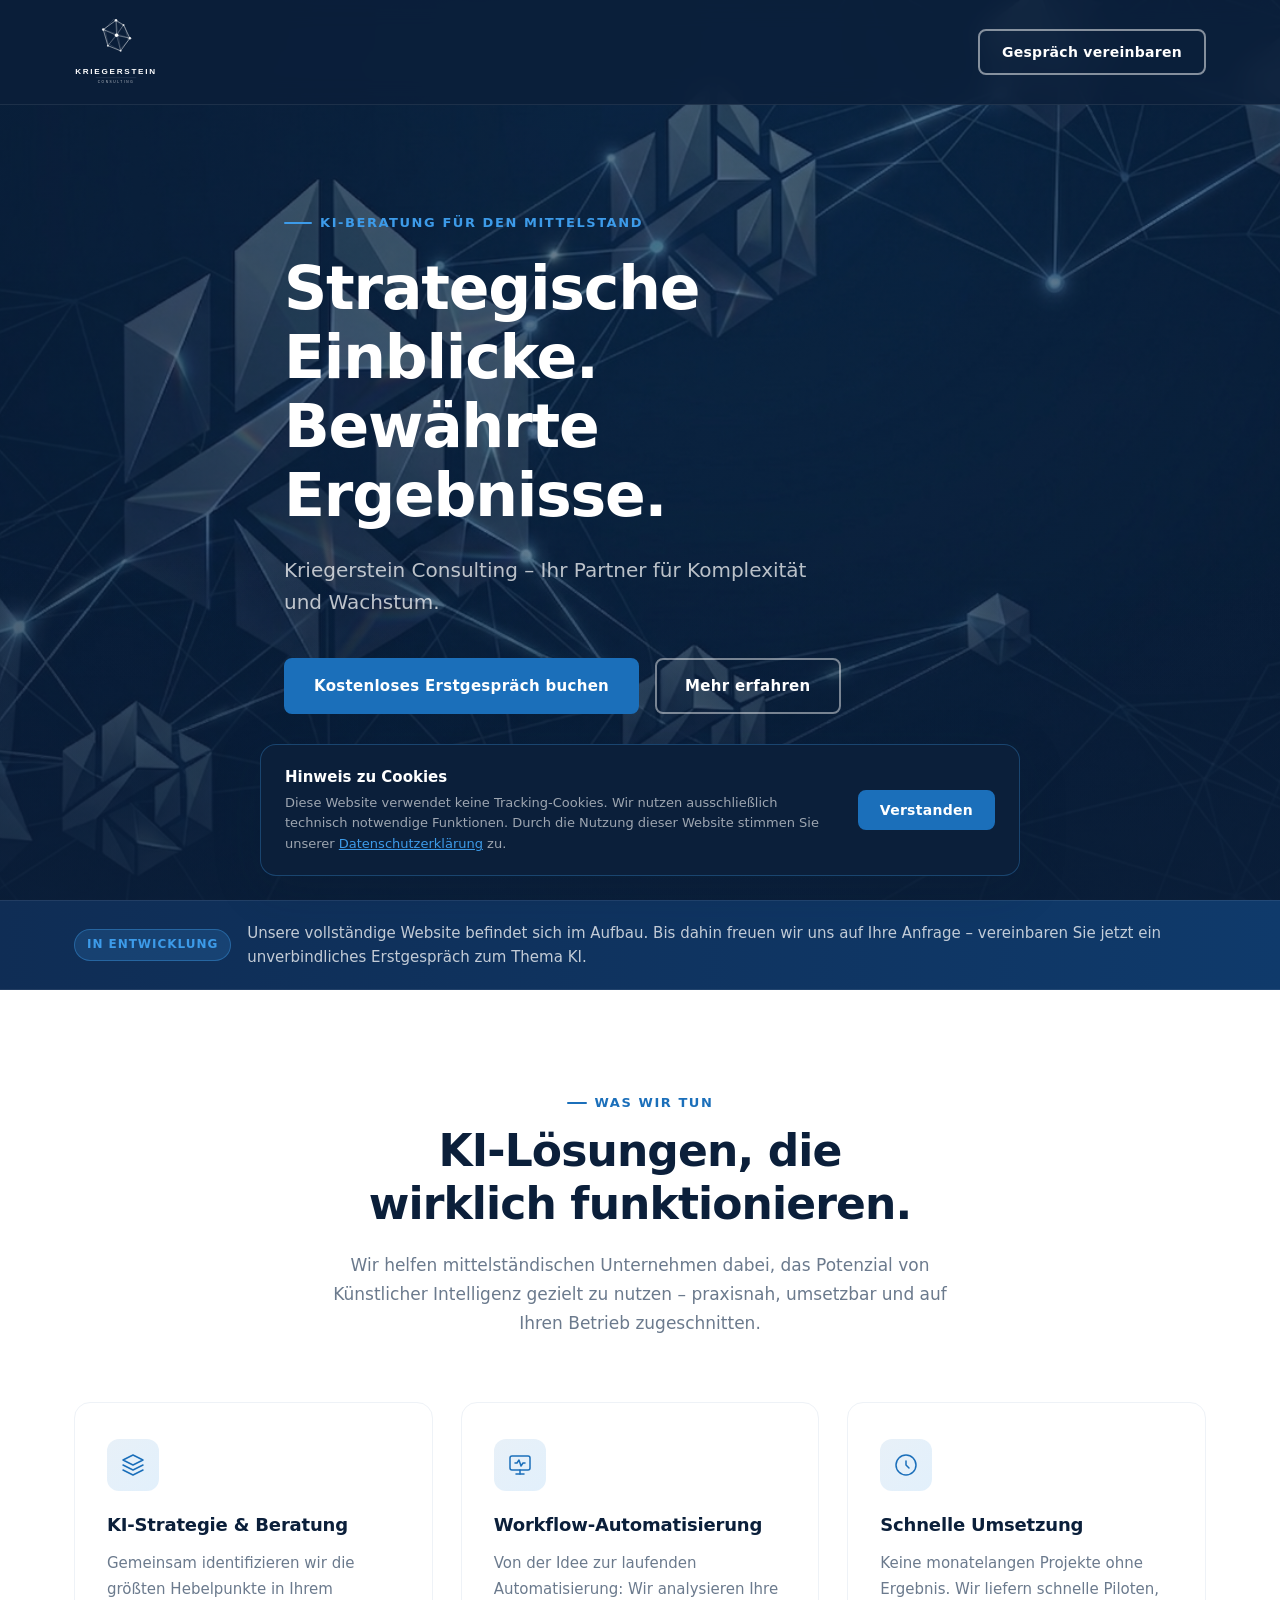
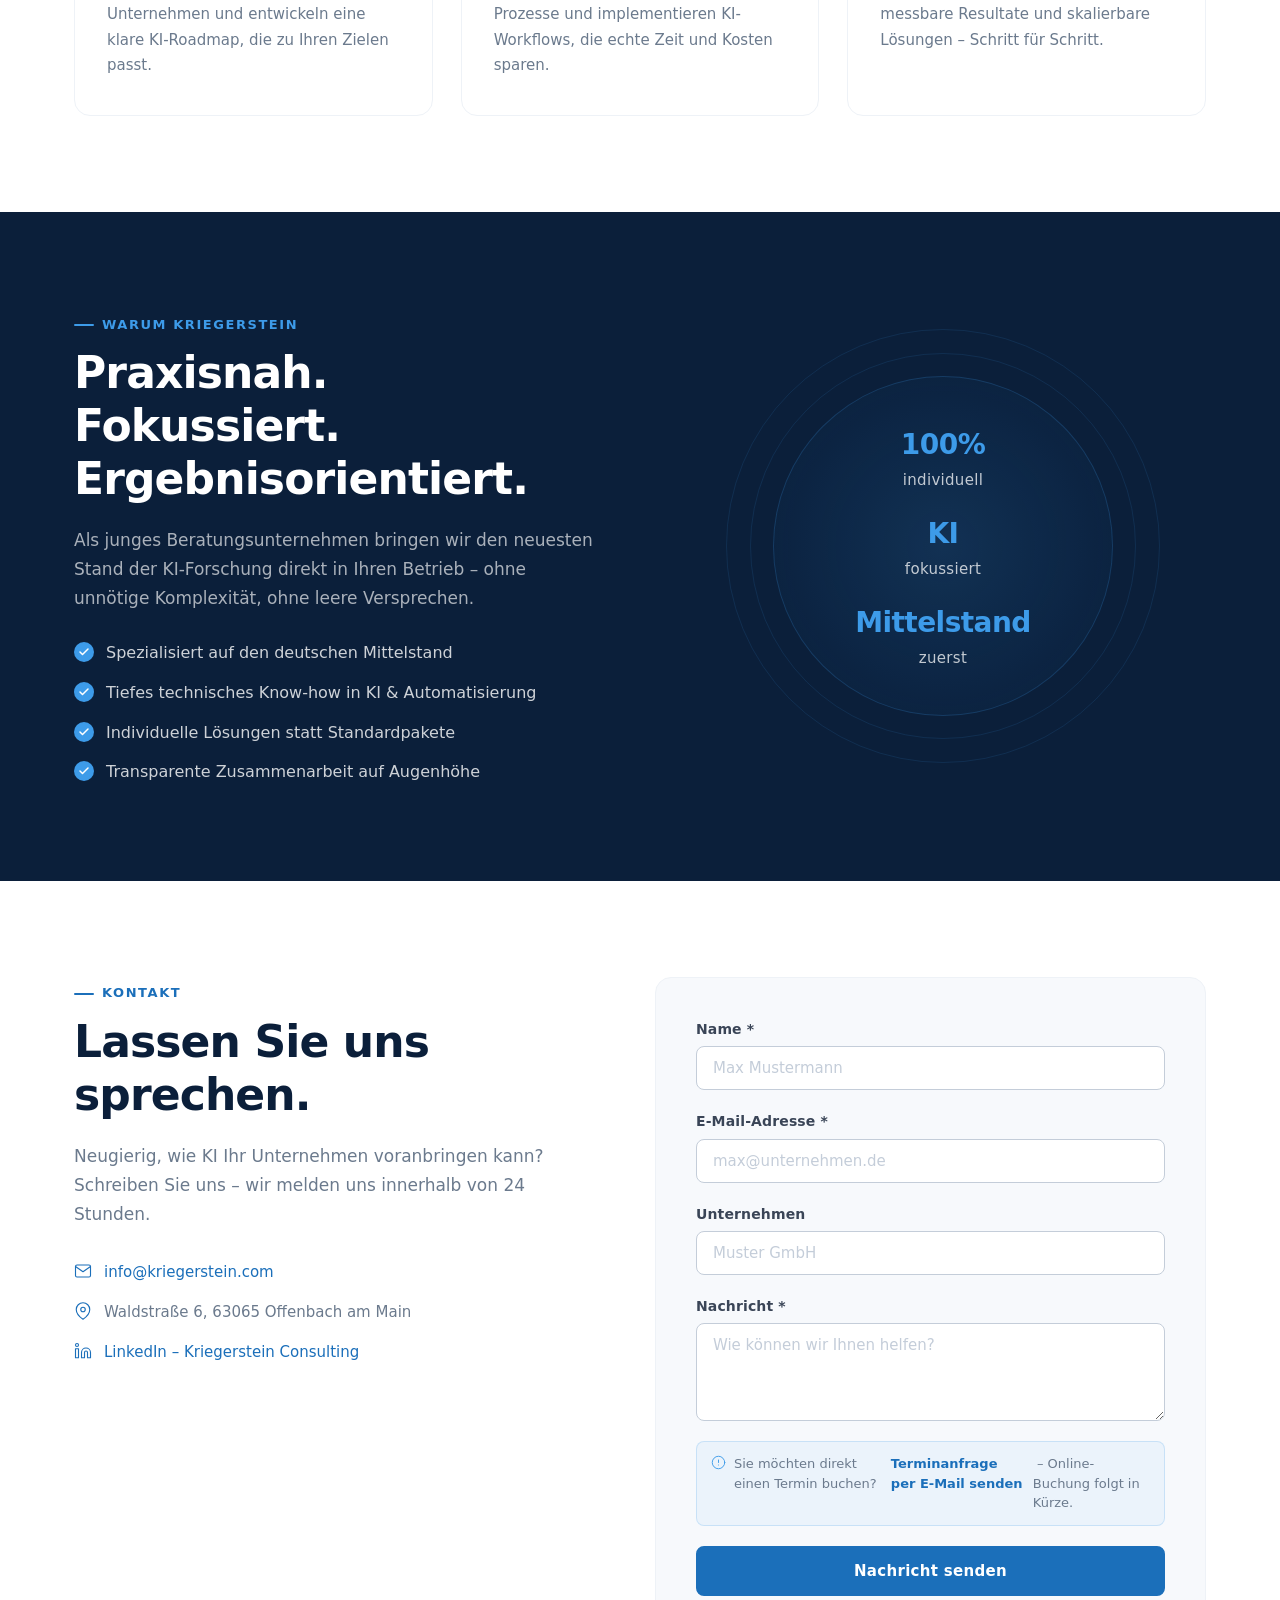
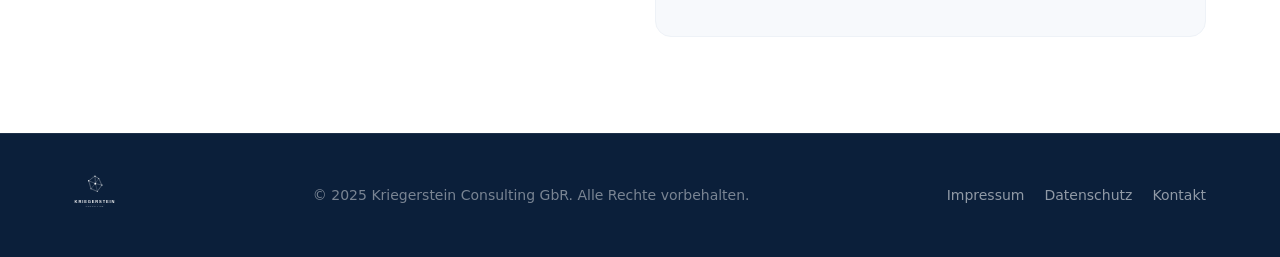
==== commit d9924ab8: "Add Calendly booking page and update CTA links - New termin.html with Calendly iFrame embed - All "G" ====
--- a/index.html
+++ b/index.html
@@ -32,7 +32,7 @@
       <a href="#" class="nav-logo">
         <img src="logo-white.svg" alt="Kriegerstein Consulting" height="72" />
       </a>
-      <a href="#kontakt" class="btn btn-outline-light nav-cta">Gespräch vereinbaren</a>
+      <a href="termin.html" class="btn btn-outline-light nav-cta">Gespräch vereinbaren</a>
     </div>
   </nav>
 
@@ -49,7 +49,7 @@
         Kriegerstein Consulting – Ihr Partner für Komplexität und Wachstum.
       </p>
       <div class="hero-actions">
-        <a href="#kontakt" class="btn btn-primary">Kostenloses Erstgespräch buchen</a>
+        <a href="termin.html" class="btn btn-primary">Kostenloses Erstgespräch buchen</a>
         <a href="#leistungen" class="btn btn-ghost">Mehr erfahren</a>
       </div>
     </div>
